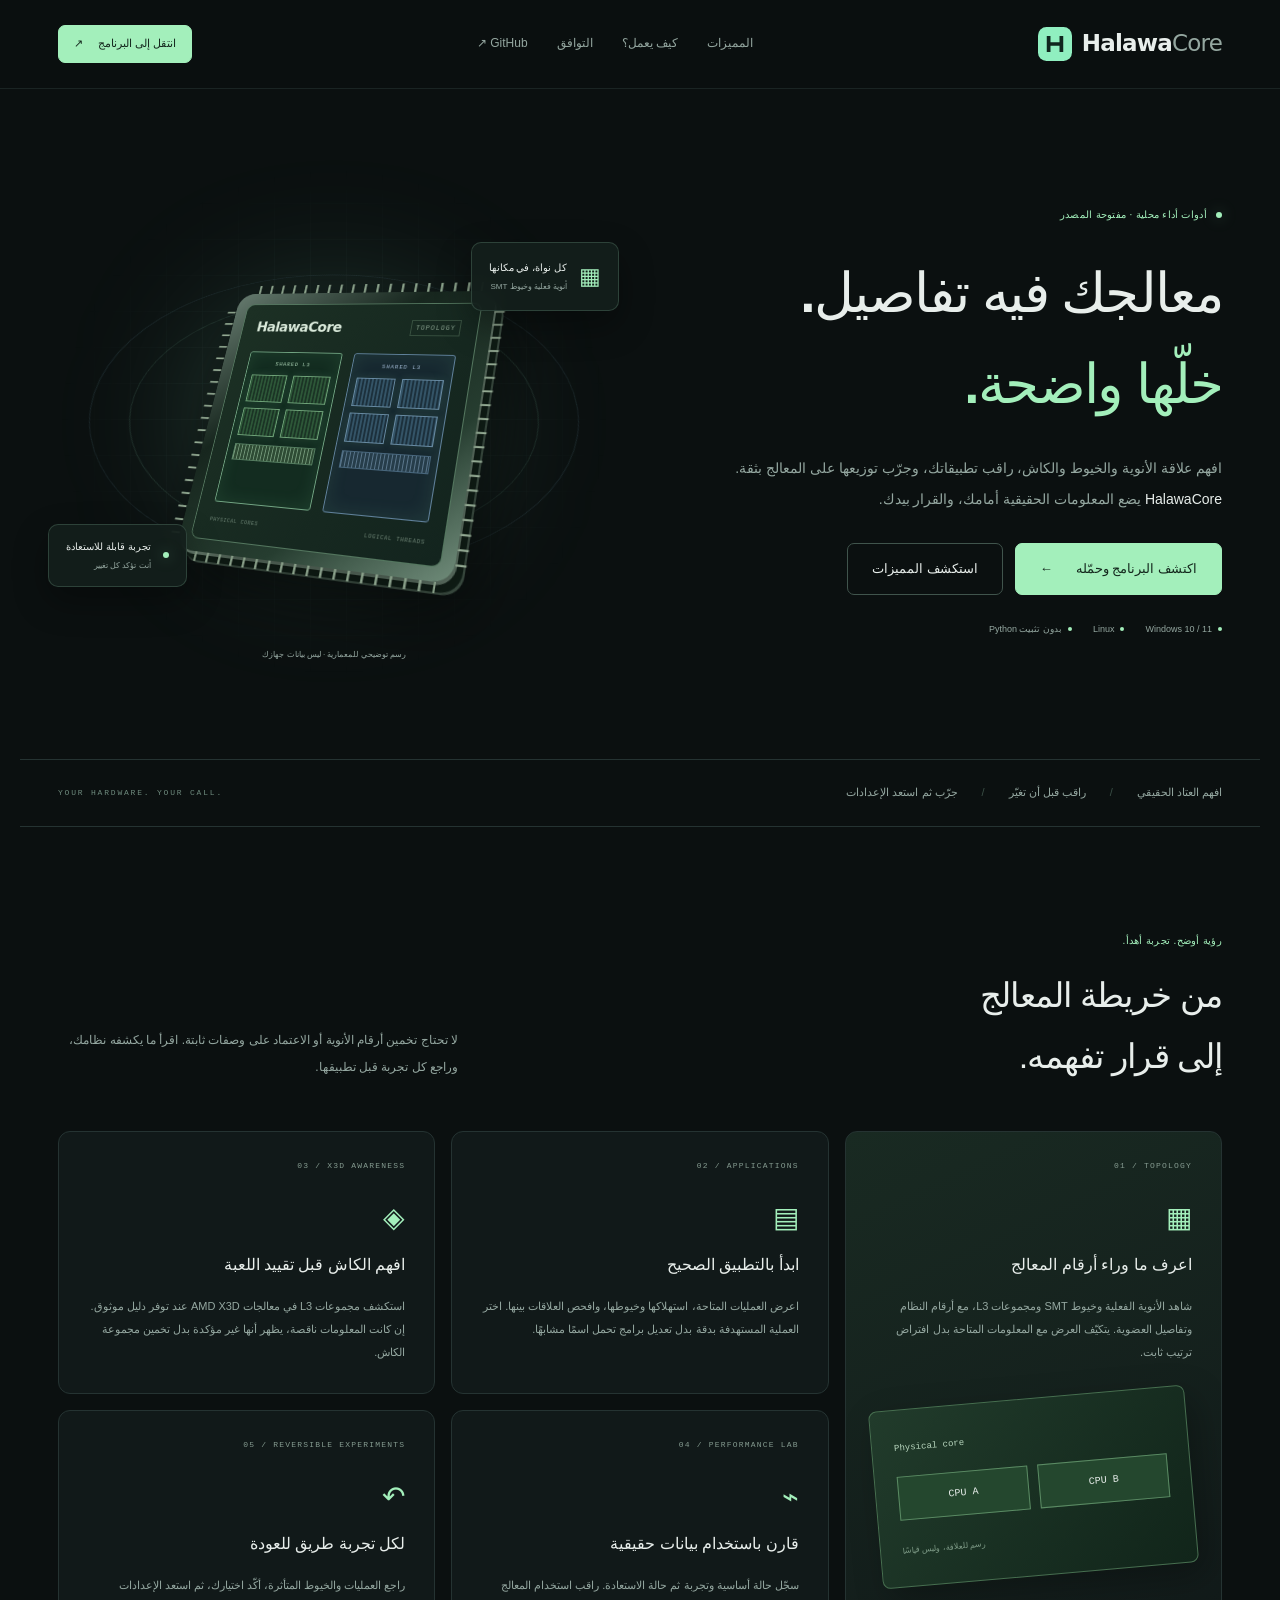
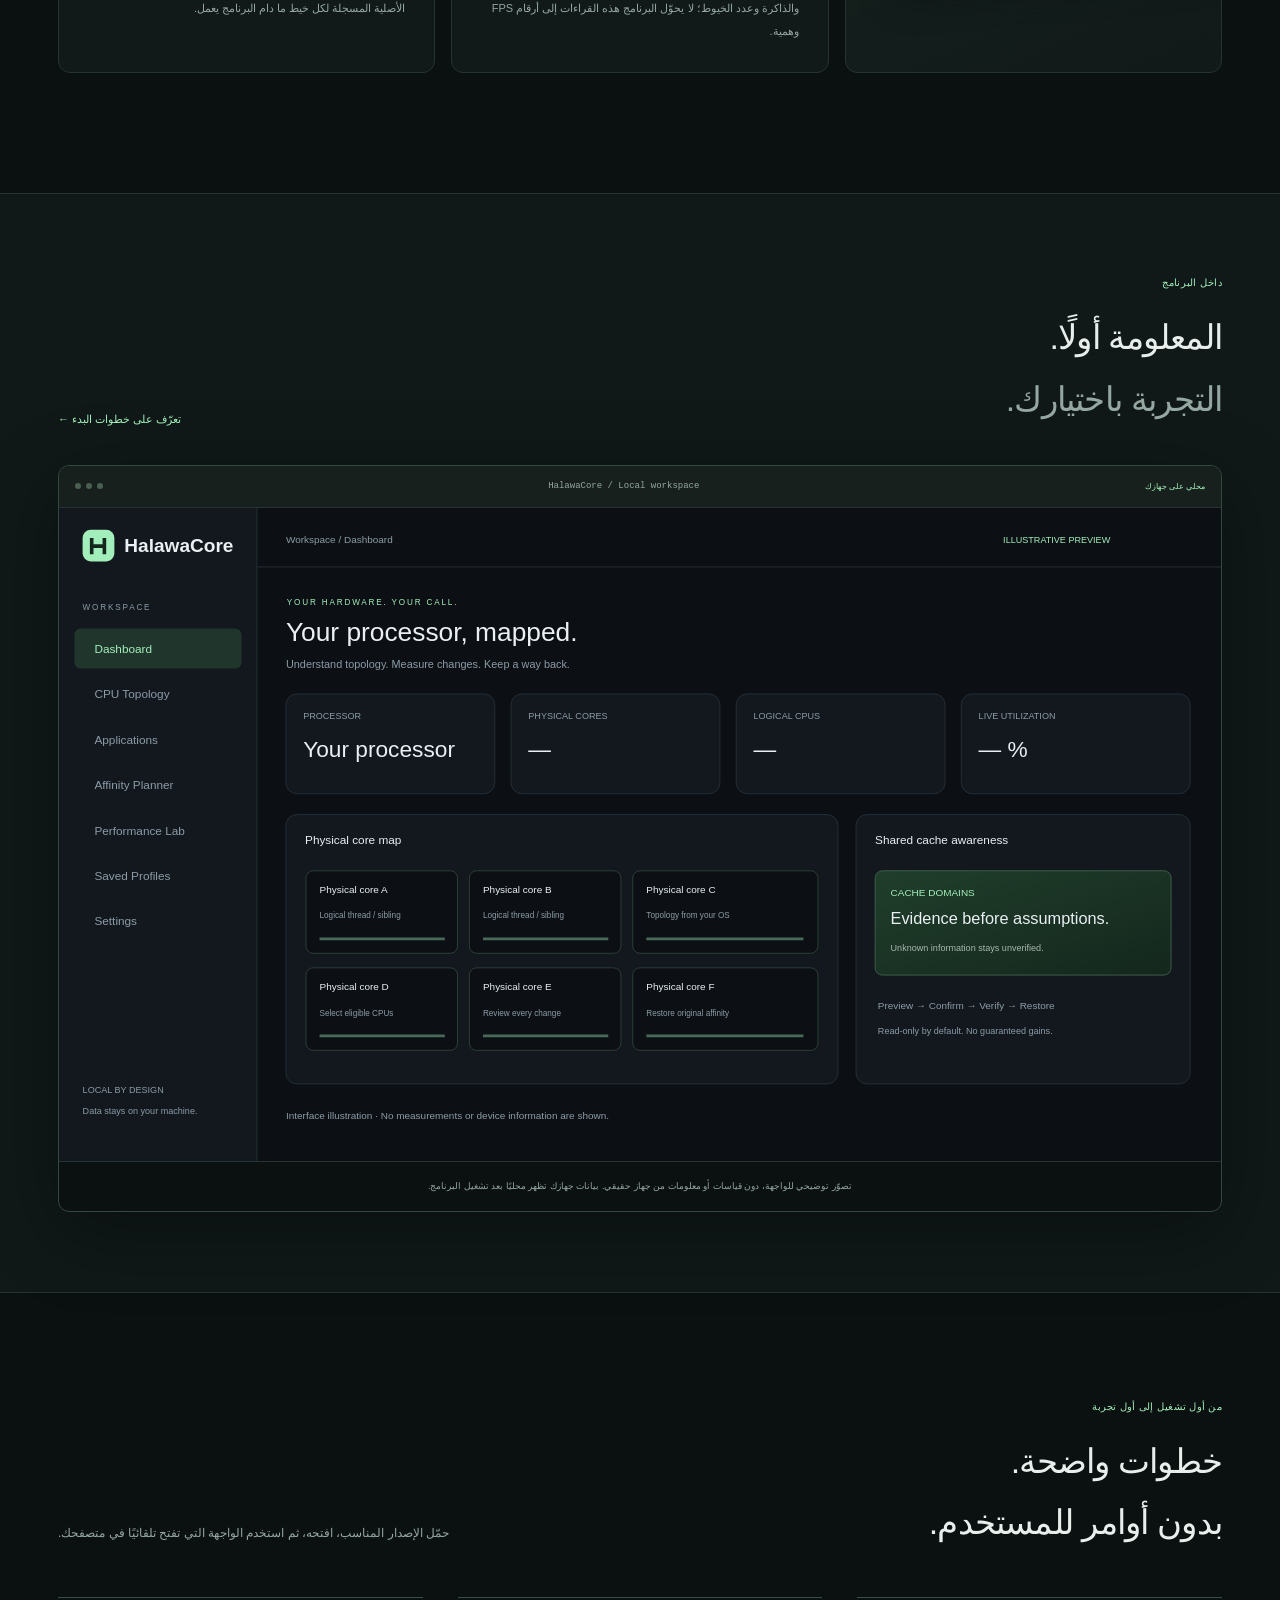
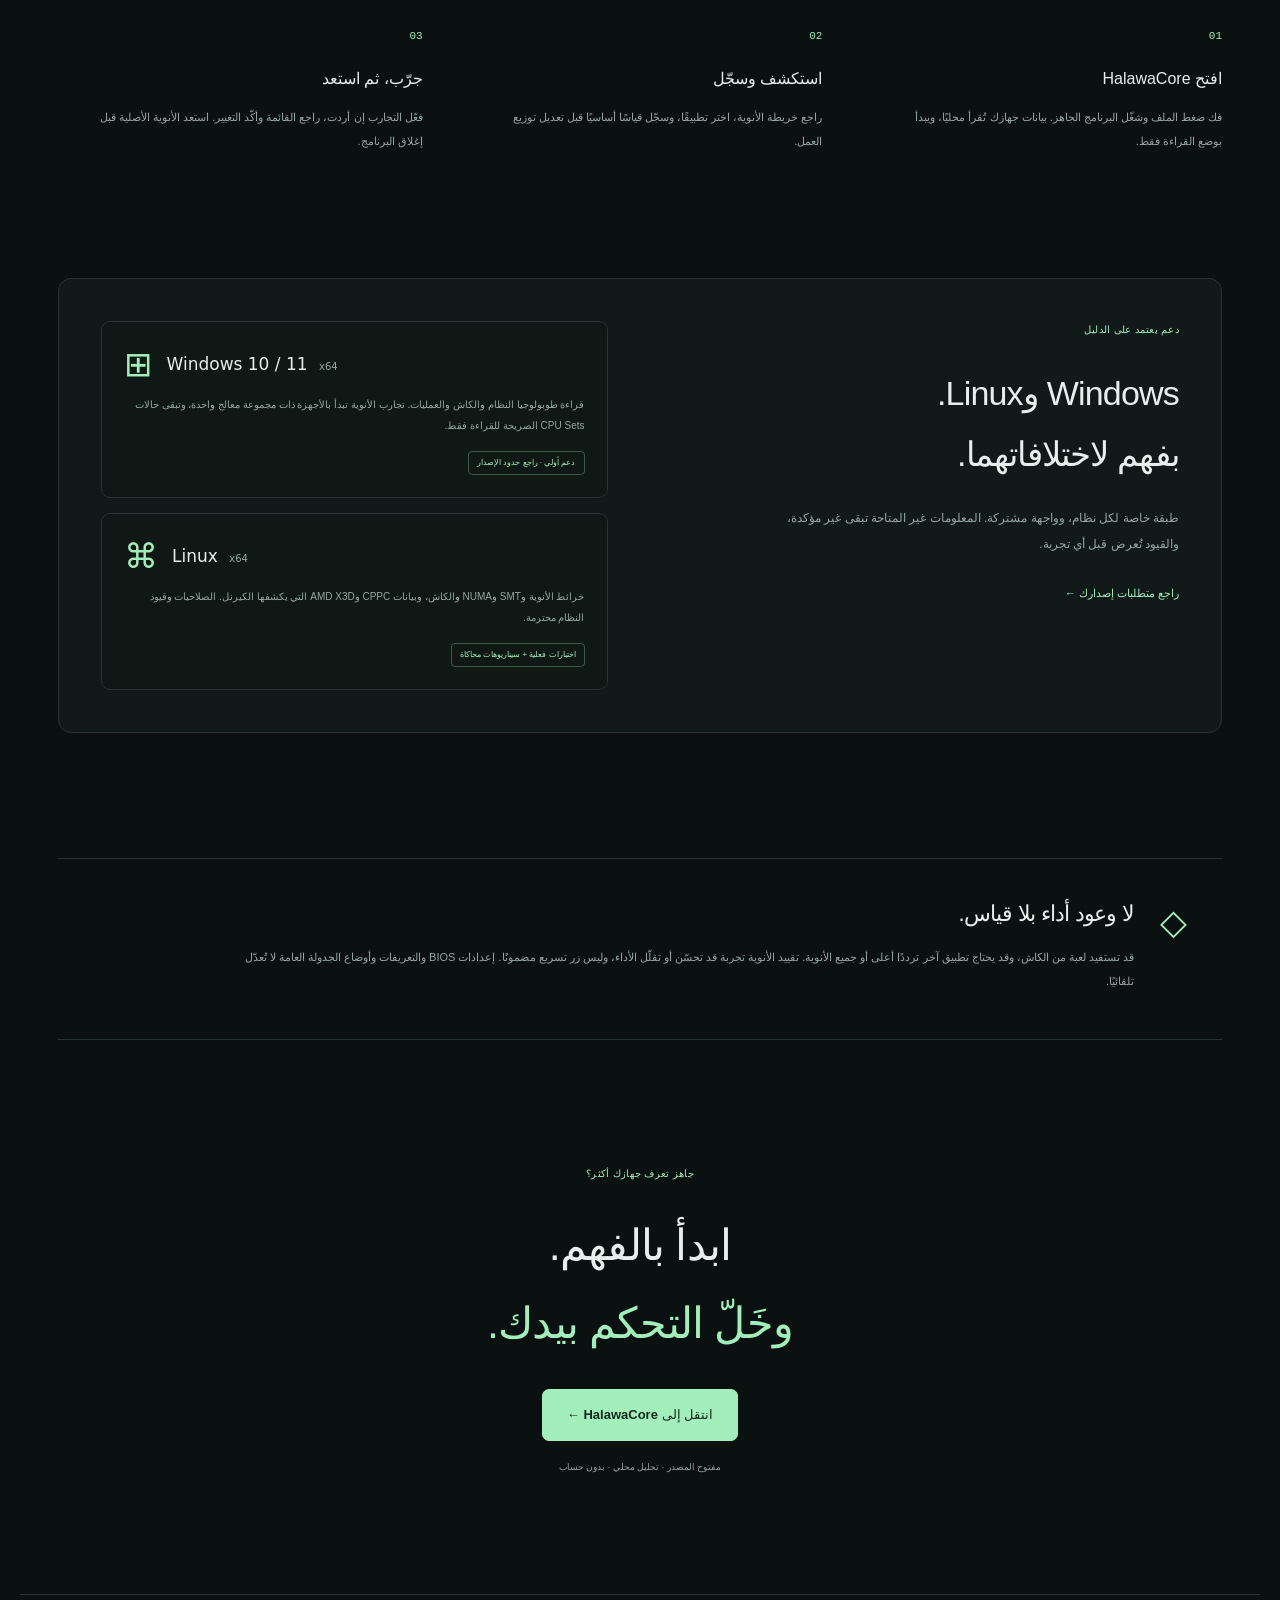
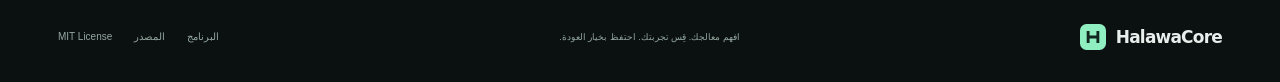
==== site/index.html @ 035a8297 "Build HalawaCore desktop app, Arabic website, and verified release workflows" ====
<!doctype html>
<html lang="ar" dir="rtl">
<head>
  <meta charset="utf-8"><meta name="viewport" content="width=device-width,initial-scale=1">
  <meta name="description" content="HalawaCore يساعدك على فهم أنوية معالجك، اكتشاف الكاش المشترك، وتجربة توزيع التطبيقات بأمان على Windows وLinux.">
  <meta name="theme-color" content="#0b1010"><title>HalawaCore — اعرف معالجك، وتحكّم بتجربتك</title>
  <link rel="icon" href="assets/icon.svg" type="image/svg+xml"><link rel="stylesheet" href="assets/site.css">
  <script type="module" src="assets/site.js"></script>
</head>
<body>
<a class="skip" href="#main">تجاوز إلى المحتوى</a>
<header class="nav-wrap"><nav class="nav container" aria-label="التنقل الرئيسي"><a class="logo" href="./" dir="ltr"><img src="assets/icon.svg" width="34" height="34" alt=""><span>Halawa<span class="logo-core">Core</span></span></a><div class="nav-links"><a href="#features">المميزات</a><a href="#workflow">كيف يعمل؟</a><a href="#compatibility">التوافق</a><a href="https://github.com/MOOODEGRX-nah/HalawaCore" target="_blank" rel="noopener">GitHub ↗</a></div><a class="button small" href="app.html">انتقل إلى البرنامج <span>↗</span></a></nav></header>
<main id="main">
  <section class="hero container">
    <div class="hero-copy"><div class="eyebrow"><span class="signal"></span> أدوات أداء محلية · مفتوحة المصدر</div><h1>معالجك فيه تفاصيل.<br><span>خلّها واضحة.</span></h1><p class="hero-description">افهم علاقة الأنوية والخيوط والكاش، راقب تطبيقاتك، وجرّب توزيعها على المعالج بثقة. <b dir="ltr">HalawaCore</b> يضع المعلومات الحقيقية أمامك، والقرار بيدك.</p><div class="hero-actions"><a class="button" href="app.html">اكتشف البرنامج وحمّله <span>←</span></a><a class="button outline" href="#features">استكشف المميزات</a></div><div class="hero-meta"><span><i></i> Windows 10 / 11</span><span><i></i> Linux</span><span><i></i> بدون تثبيت Python</span></div></div>
    <div class="hardware-scene" aria-label="رسم توضيحي لمجموعات أنوية المعالج، وليس فحصًا لجهاز الزائر"><div class="scene-grid"></div><div class="orbit orbit-one"></div><div class="orbit orbit-two"></div><div class="chip"><div class="chip-pins pins-top"></div><div class="chip-pins pins-bottom"></div><div class="chip-pins pins-right"></div><div class="chip-pins pins-left"></div><div class="chip-inner"><div class="chip-top"><span dir="ltr">HalawaCore</span><span class="chip-tag">TOPOLOGY</span></div><div class="chip-domains"><div class="chip-domain mint"><span>SHARED L3</span><div class="mini-cores"><i></i><i></i><i></i><i></i></div><div class="cache-stripe"></div></div><div class="chip-domain blue"><span>SHARED L3</span><div class="mini-cores"><i></i><i></i><i></i><i></i></div><div class="cache-stripe"></div></div></div><div class="chip-bottom"><span>PHYSICAL CORES</span><span>LOGICAL THREADS</span></div></div></div><div class="floating-label label-one"><span class="label-icon">▦</span><div>كل نواة، في مكانها<small>أنوية فعلية وخيوط SMT</small></div></div><div class="floating-label label-two"><span class="signal"></span><div>تجربة قابلة للاستعادة<small>أنت تؤكد كل تغيير</small></div></div><p class="scene-caption">رسم توضيحي للمعمارية · ليس بيانات جهازك</p></div>
  </section>
  <div class="principles container"><span>افهم العتاد الحقيقي</span><span class="divider">/</span><span>راقب قبل أن تغيّر</span><span class="divider">/</span><span>جرّب ثم استعد الإعدادات</span><span class="principle-end" dir="ltr">YOUR HARDWARE. YOUR CALL.</span></div>
  <section class="section container" id="features"><div class="section-heading"><div><div class="eyebrow">رؤية أوضح. تجربة أهدأ.</div><h2>من خريطة المعالج<br>إلى قرار تفهمه.</h2></div><p>لا تحتاج تخمين أرقام الأنوية أو الاعتماد على وصفات ثابتة. اقرأ ما يكشفه نظامك، وراجع كل تجربة قبل تطبيقها.</p></div><div class="feature-grid"><article class="feature featured"><div class="feature-number">01 / TOPOLOGY</div><div class="feature-icon">▦</div><h3>اعرف ما وراء أرقام المعالج</h3><p>شاهد الأنوية الفعلية وخيوط SMT ومجموعات L3، مع أرقام النظام وتفاصيل العضوية. يتكيّف العرض مع المعلومات المتاحة بدل افتراض ترتيب ثابت.</p><div class="illustration"><span>Physical core</span><div><b>CPU A</b><b>CPU B</b></div><small>رسم للعلاقة، وليس قياسًا</small></div></article><article class="feature"><div class="feature-number">02 / APPLICATIONS</div><div class="feature-icon">▤</div><h3>ابدأ بالتطبيق الصحيح</h3><p>اعرض العمليات المتاحة، استهلاكها وخيوطها، وافحص العلاقات بينها. اختر العملية المستهدفة بدقة بدل تعديل برامج تحمل اسمًا مشابهًا.</p></article><article class="feature"><div class="feature-number">03 / X3D AWARENESS</div><div class="feature-icon">◈</div><h3>افهم الكاش قبل تقييد اللعبة</h3><p>استكشف مجموعات L3 في معالجات AMD X3D عند توفر دليل موثوق. إن كانت المعلومات ناقصة، يظهر أنها غير مؤكدة بدل تخمين مجموعة الكاش.</p></article><article class="feature"><div class="feature-number">04 / PERFORMANCE LAB</div><div class="feature-icon">⌁</div><h3>قارن باستخدام بيانات حقيقية</h3><p>سجّل حالة أساسية وتجربة ثم حالة الاستعادة. راقب استخدام المعالج والذاكرة وعدد الخيوط؛ لا يحوّل البرنامج هذه القراءات إلى أرقام FPS وهمية.</p></article><article class="feature"><div class="feature-number">05 / REVERSIBLE EXPERIMENTS</div><div class="feature-icon">↶</div><h3>لكل تجربة طريق للعودة</h3><p>راجع العمليات والخيوط المتأثرة، أكّد اختيارك، ثم استعد الإعدادات الأصلية المسجلة لكل خيط ما دام البرنامج يعمل.</p></article></div></section>
  <section class="section showcase-section"><div class="container"><div class="showcase-heading"><div><div class="eyebrow">داخل البرنامج</div><h2>المعلومة أولًا.<br><span class="muted">التجربة باختيارك.</span></h2></div><a class="text-link" href="app.html">تعرّف على خطوات البدء ←</a></div><figure class="app-showcase"><div class="window-chrome"><div><i></i><i></i><i></i></div><span dir="ltr">HalawaCore / Local workspace</span><span class="window-status">محلي على جهازك</span></div><img src="assets/workspace.svg" width="1265" height="712" loading="lazy" alt="رسم توضيحي لواجهة HalawaCore، دون بيانات جهاز حقيقي"><figcaption>تصوّر توضيحي للواجهة، دون قياسات أو معلومات من جهاز حقيقي. بيانات جهازك تظهر محليًا بعد تشغيل البرنامج.</figcaption></figure></div></section>
  <section class="section container" id="workflow"><div class="section-heading"><div><div class="eyebrow">من أول تشغيل إلى أول تجربة</div><h2>خطوات واضحة.<br>بدون أوامر للمستخدم.</h2></div><p>حمّل الإصدار المناسب، افتحه، ثم استخدم الواجهة التي تفتح تلقائيًا في متصفحك.</p></div><div class="steps"><article><span>01</span><h3>افتح HalawaCore</h3><p>فك ضغط الملف وشغّل البرنامج الجاهز. بيانات جهازك تُقرأ محليًا، ويبدأ بوضع القراءة فقط.</p></article><article><span>02</span><h3>استكشف وسجّل</h3><p>راجع خريطة الأنوية، اختر تطبيقًا، وسجّل قياسًا أساسيًا قبل تعديل توزيع العمل.</p></article><article><span>03</span><h3>جرّب، ثم استعد</h3><p>فعّل التجارب إن أردت، راجع القائمة وأكّد التغيير. استعد الأنوية الأصلية قبل إغلاق البرنامج.</p></article></div></section>
  <section class="section container" id="compatibility"><div class="compatibility"><div class="compat-copy"><div class="eyebrow">دعم يعتمد على الدليل</div><h2>Windows وLinux.<br>بفهم لاختلافاتهما.</h2><p>طبقة خاصة لكل نظام، وواجهة مشتركة. المعلومات غير المتاحة تبقى غير مؤكدة، والقيود تُعرض قبل أي تجربة.</p><a class="text-link" href="app.html#compatibility">راجع متطلبات إصدارك ←</a></div><div class="os-cards"><article><div class="os-heading"><span class="os-icon">⊞</span><h3>Windows 10 / 11 <small>x64</small></h3></div><p>قراءة طوبولوجيا النظام والكاش والعمليات. تجارب الأنوية تبدأ بالأجهزة ذات مجموعة معالج واحدة، وتبقى حالات CPU Sets الصريحة للقراءة فقط.</p><span class="status-badge">دعم أولي · راجع حدود الإصدار</span></article><article><div class="os-heading"><span class="os-icon">⌘</span><h3>Linux <small>x64</small></h3></div><p>خرائط الأنوية وSMT وNUMA والكاش، وبيانات CPPC وAMD X3D التي يكشفها الكيرنل. الصلاحيات وقيود النظام محترمة.</p><span class="status-badge">اختبارات فعلية + سيناريوهات محاكاة</span></article></div></div></section>
  <section class="section container"><div class="trust-strip"><div class="trust-icon">◇</div><div><h2>لا وعود أداء بلا قياس.</h2><p>قد تستفيد لعبة من الكاش، وقد يحتاج تطبيق آخر ترددًا أعلى أو جميع الأنوية. تقييد الأنوية تجربة قد تحسّن أو تقلّل الأداء، وليس زر تسريع مضمونًا. إعدادات BIOS والتعريفات وأوضاع الجدولة العامة لا تُعدّل تلقائيًا.</p></div></div></section>
  <section class="container final-cta"><div class="eyebrow">جاهز تعرف جهازك أكثر؟</div><h2>ابدأ بالفهم.<br><span>وخَلّ التحكم بيدك.</span></h2><a class="button" href="app.html">انتقل إلى HalawaCore ←</a><p>مفتوح المصدر · تحليل محلي · بدون حساب</p></section>
</main>
<footer class="footer container"><a class="logo" href="./" dir="ltr"><img src="assets/icon.svg" width="26" height="26" alt=""><span>HalawaCore</span></a><p>افهم معالجك. قِس تجربتك. احتفظ بخيار العودة.</p><div><a href="app.html">البرنامج</a><a href="https://github.com/MOOODEGRX-nah/HalawaCore">المصدر</a><a href="https://github.com/MOOODEGRX-nah/HalawaCore/blob/main/LICENSE">MIT License</a></div></footer>
</body></html>
---- site/assets/site.css ----
:root{--bg:#0b1010;--surface:#111919;--elevated:#182222;--line:#253332;--text:#e8eeeb;--muted:#94a7a0;--mint:#a3efbb;--ink:#14271d;--blue:#8db1e9;color-scheme:dark;font-family:Tahoma,"Segoe UI",Arial,sans-serif;line-height:1.8;color:var(--text);background:var(--bg);font-synthesis:none}*{box-sizing:border-box}html{scroll-behavior:smooth;scroll-padding-top:100px}body{margin:0}a{color:inherit;text-decoration:none}button{font:inherit}a,button{-webkit-tap-highlight-color:transparent}a:focus-visible,button:focus-visible,summary:focus-visible{outline:2px solid var(--mint);outline-offset:5px}.skip{position:absolute;top:10px;right:-1000px;z-index:100;background:var(--mint);color:var(--ink);padding:10px}.skip:focus{right:15px}.container{max-width:1240px;padding:0 38px;margin:0 auto}.nav-wrap{position:sticky;top:0;background:#0b1010ed;backdrop-filter:blur(18px);border-bottom:1px solid #2533329c;z-index:50}.nav{height:88px;display:flex;align-items:center;justify-content:space-between;gap:28px}.logo{display:inline-flex;align-items:center;gap:10px;font-family:ui-sans-serif,system-ui,sans-serif;font-size:23px;font-weight:650;letter-spacing:-.8px;white-space:nowrap}.logo-core{font-weight:400;color:var(--muted)}.nav-links{display:flex;align-items:center;gap:29px;font-size:12px;color:var(--muted)}.nav-links a:hover,.text-link:hover,.footer a:hover{color:var(--mint)}.button{display:inline-flex;align-items:center;justify-content:center;gap:23px;background:var(--mint);border:1px solid var(--mint);padding:13px 24px;border-radius:7px;font-size:13px;font-weight:600;color:var(--ink);transition:transform .16s,background .16s}.button:hover{transform:translateY(-2px);background:#c1f6d1}.button.outline{background:transparent;border-color:#40544c;color:var(--text)}.button.outline:hover{background:var(--elevated)}.button.small{padding:8px 15px;font-size:11px;gap:15px}.hero{display:grid;grid-template-columns:1.05fr 1fr;gap:32px;align-items:center;min-height:670px;padding-top:70px;padding-bottom:75px}.eyebrow{display:flex;align-items:center;gap:9px;color:var(--mint);font-size:10px;font-weight:500;letter-spacing:.3px;margin-bottom:24px}.signal{width:6px;height:6px;border-radius:50%;background:var(--mint);display:inline-block;box-shadow:0 0 15px #a3efbb65;flex-shrink:0}.hero h1,.download-intro h1{font-size:clamp(36px,4.3vw,62px);line-height:1.65;letter-spacing:-1.9px;font-weight:650;margin:0 0 23px}.hero h1 span,.download-intro h1 span,.final-cta h2 span{color:var(--mint)}.hero-description{max-width:510px;color:var(--muted);font-size:14px;line-height:2.2;margin:0 0 29px}.hero-description b{font-weight:500;color:var(--text)}.hero-actions{display:flex;gap:12px;align-items:center;flex-wrap:wrap}.hero-meta{display:flex;gap:21px;font-size:9px;color:var(--muted);margin-top:26px;flex-wrap:wrap}.hero-meta span{display:flex;align-items:center;gap:6px}.hero-meta i{width:4px;height:4px;background:var(--mint);border-radius:50%}.hardware-scene{position:relative;height:510px;isolation:isolate;direction:ltr;display:grid;place-items:center}.scene-grid{position:absolute;inset:0;background:linear-gradient(#25333260 1px,transparent 1px),linear-gradient(90deg,#25333260 1px,transparent 1px);background-size:36px 36px;mask-image:radial-gradient(ellipse at center,black,transparent 70%);z-index:-2}.hardware-scene:before{content:"";position:absolute;inset:25%;background:#91ffc82b;border-radius:50%;filter:blur(70px);z-index:-1}.orbit{position:absolute;border:1px solid #36524770;border-radius:50%;width:410px;height:410px;transform:rotateX(53deg) rotateZ(-21deg)}.orbit-two{width:490px;height:490px;transform:rotateX(53deg) rotateZ(28deg);border-color:#2c404870}.chip{width:292px;height:292px;position:relative;border-radius:19px;background:linear-gradient(140deg,#657a6e,#17261e 35%,#263d30 70%,#6f8b79);padding:13px;box-shadow:18px 28px 60px #0008,2px 3px #7f9a87,8px 9px #15271d,10px 11px #4c6254;transform:perspective(900px) rotateX(23deg) rotateY(-22deg) rotateZ(12deg);transition:transform .5s}.hardware-scene:hover .chip{transform:perspective(900px) rotateX(15deg) rotateY(-12deg) rotateZ(7deg)}.chip-inner{height:100%;background:linear-gradient(120deg,#1c3024,#13241e);border:1px solid #54775f;border-radius:9px;padding:17px;display:flex;flex-direction:column}.chip-top{display:flex;align-items:center;justify-content:space-between;font:600 16px system-ui,sans-serif;letter-spacing:-.6px;color:#d9e9da}.chip-tag{font:7px ui-monospace,monospace;letter-spacing:1px;color:#87a08d;border:1px solid #385140;padding:4px}.chip-domains{display:grid;grid-template-columns:1fr 1fr;gap:13px;margin-top:20px;flex:1}.chip-domain{background:#132c20;border:1px solid #72a583;border-radius:3px;padding:9px 7px;box-shadow:inset 0 0 20px #7ce0a01a}.chip-domain>span{display:block;text-align:center;font:6px ui-monospace,monospace;letter-spacing:1px;color:#b4ddbd;margin:1px 0 9px}.chip-domain.blue{background:#172830;border-color:#61829c}.chip-domain.blue>span{color:#a8c2dc}.mini-cores{display:grid;grid-template-columns:1fr 1fr;gap:7px}.mini-cores i{height:31px;border:1px solid #71a47a;background:repeating-linear-gradient(90deg,#2d5738 0px,#2d5738 2px,#1b3425 2px,#1b3425 4px);box-shadow:0 0 10px #88dfaa20}.blue .mini-cores i{border-color:#698ba3;background:repeating-linear-gradient(90deg,#345467 0px,#345467 2px,#1c303c 2px,#1c303c 4px)}.cache-stripe{height:18px;margin-top:9px;background:repeating-linear-gradient(90deg,#74997a 0px,#74997a 1px,#2e4b34 1px,#2e4b34 4px);border:1px solid #547d60}.blue .cache-stripe{background:repeating-linear-gradient(90deg,#5b778c 0px,#5b778c 1px,#263d4a 1px,#263d4a 4px);border-color:#48677d}.chip-bottom{display:flex;justify-content:space-between;font:5px ui-monospace,monospace;letter-spacing:1px;color:#799181;margin-top:16px}.chip-pins{position:absolute;background:repeating-linear-gradient(90deg,transparent 0px,transparent 8px,#69816b 8px,#9aaf99 10px,transparent 11px,transparent 14px);height:10px;width:90%;left:5%}.pins-top{top:-10px}.pins-bottom{bottom:-10px}.pins-left{transform:rotate(90deg);left:-47%;top:48%}.pins-right{transform:rotate(90deg);left:57%;top:48%}.floating-label{position:absolute;display:flex;align-items:center;gap:12px;direction:rtl;padding:13px 17px;border:1px solid #45645489;background:#14201cdc;backdrop-filter:blur(12px);border-radius:10px;font-size:10px;box-shadow:0 14px 35px #0005}.floating-label small{display:block;font-size:8px;color:var(--muted);margin-top:3px}.label-one{top:75px;right:-9px}.label-two{bottom:89px;left:-10px}.label-icon{font-size:23px;color:var(--mint)}.scene-caption{position:absolute;bottom:6px;color:var(--muted);font-size:8px}.principles{border-top:1px solid var(--line);border-bottom:1px solid var(--line);display:flex;gap:24px;align-items:center;padding-top:23px;padding-bottom:23px;color:var(--muted);font-size:11px}.principles .divider{color:#3b5047}.principle-end{margin-right:auto;font:8px ui-monospace,monospace;letter-spacing:1.8px;color:#6e8a7d}.section{padding-top:105px;padding-bottom:20px;scroll-margin-top:30px}.section-heading{display:flex;justify-content:space-between;align-items:flex-end;gap:50px;margin-bottom:44px}.section-heading .eyebrow,.showcase-heading .eyebrow{margin-bottom:15px}h2{font-size:34px;line-height:1.8;font-weight:500;letter-spacing:-.8px;margin:0}.section-heading>p{max-width:400px;color:var(--muted);font-size:12px;line-height:2.2;margin:0 0 7px}.feature-grid{display:grid;grid-template-columns:repeat(3,1fr);gap:16px}.feature{border:1px solid var(--line);background:var(--surface);padding:29px;border-radius:12px;position:relative;overflow:hidden}.feature.featured{grid-row:span 2;background:linear-gradient(155deg,#192a22,var(--surface))}.feature-number{font:8px ui-monospace,monospace;letter-spacing:1.2px;color:#859b90;direction:ltr;text-align:right}.feature-icon{margin:27px 0 12px;font-size:28px;line-height:1.5;color:var(--mint)}.feature h3{font-size:16px;font-weight:500;margin:0 0 15px}.feature p{color:var(--muted);font-size:11px;line-height:2.1;margin:0}.illustration{direction:ltr;position:relative;background:linear-gradient(130deg,#213b2b,#11251a);padding:22px;margin:34px 0 3px;border:1px solid #466f4f;border-radius:8px;transform:rotate(-5deg);box-shadow:8px 13px 35px #0004;font-family:ui-monospace,monospace}.illustration>span{font-size:9px;color:#b7d5bd}.illustration>div{display:flex;gap:10px;margin:15px 0}.illustration b{font-size:10px;padding:12px;background:#24472e;border:1px solid #5b8b64;flex:1;text-align:center;font-weight:400}.illustration small{color:#7d9a86;font:8px Tahoma,sans-serif}.showcase-section{margin-top:100px;padding:80px 0;background:#101818;border-top:1px solid var(--line);border-bottom:1px solid var(--line)}.showcase-heading{display:flex;justify-content:space-between;align-items:flex-end;margin-bottom:35px;gap:25px}.muted{color:var(--muted)}.text-link{font-size:11px;color:var(--mint);white-space:nowrap}.app-showcase{margin:0;border:1px solid #33483f;border-radius:11px;overflow:hidden;box-shadow:0 20px 80px #0005;background:var(--bg)}.window-chrome{height:42px;display:flex;align-items:center;justify-content:space-between;padding:0 16px;font:9px ui-monospace,monospace;direction:ltr;color:var(--muted);border-bottom:1px solid var(--line);background:#17201c}.window-chrome>div{display:flex;gap:5px}.window-chrome i{height:6px;width:6px;border-radius:50%;background:#496053}.window-status{font-family:Tahoma,sans-serif;color:var(--mint);font-size:8px}.app-showcase img{display:block;width:100%;height:auto}.app-showcase figcaption{padding:16px 20px;font-size:9px;color:var(--muted);border-top:1px solid var(--line);text-align:center}.steps{display:grid;grid-template-columns:repeat(3,1fr);gap:35px}.steps article{border-top:1px solid #395044;padding-top:22px}.steps article>span{font:11px ui-monospace,monospace;color:var(--mint)}.steps h3{font-size:16px;font-weight:500;margin:16px 0 13px}.steps p{font-size:11px;color:var(--muted);line-height:2.1;margin:0;max-width:325px}.compatibility{padding:42px;border:1px solid var(--line);background:var(--surface);border-radius:13px;display:grid;grid-template-columns:1fr 1fr;gap:65px}.compat-copy>p{font-size:12px;color:var(--muted);line-height:2.2;max-width:410px;margin:20px 0}.os-cards{display:grid;gap:15px}.os-cards article{border:1px solid var(--line);padding:22px;background:#0f1814;border-radius:9px}.os-heading{display:flex;align-items:center;gap:14px;direction:ltr}.os-icon{font:34px ui-sans-serif,system-ui,sans-serif;color:var(--mint)}.os-heading h3{font:500 17px ui-sans-serif,system-ui,sans-serif;margin:0}.os-heading h3 small{font-size:10px;color:var(--muted);margin-left:6px}.os-cards p{font-size:10px;color:var(--muted);line-height:2.1}.status-badge{border:1px solid #3d5847;padding:4px 8px;font-size:8px;color:var(--mint);border-radius:4px;display:inline-block}.trust-strip{padding:35px;border-top:1px solid var(--line);border-bottom:1px solid var(--line);display:flex;gap:26px;align-items:flex-start}.trust-icon{font-size:35px;color:var(--mint);line-height:1.6}.trust-strip h2{font-size:22px}.trust-strip p{color:var(--muted);font-size:11px;max-width:900px;line-height:2.2}.final-cta{text-align:center;padding-top:105px;padding-bottom:110px}.final-cta .eyebrow{justify-content:center}.final-cta h2{font-size:43px;line-height:1.8;margin-bottom:27px}.final-cta>p{font-size:9px;color:var(--muted);margin-top:18px}.footer{padding-top:25px;padding-bottom:28px;border-top:1px solid var(--line);display:flex;justify-content:space-between;align-items:center;gap:25px}.footer .logo{font-size:17px}.footer p{font-size:9px;color:var(--muted)}.footer>div{display:flex;gap:22px;font-size:10px;color:var(--muted)}.download-intro{padding-top:90px;padding-bottom:45px;max-width:900px;text-align:center}.download-intro .eyebrow{justify-content:center;font:9px ui-monospace,monospace;letter-spacing:1px}.download-intro h1{font-size:49px}.download-intro>p{font-size:13px;color:var(--muted);max-width:640px;margin:0 auto;line-height:2.2}.local-explanation{display:flex;align-items:flex-start;gap:15px;margin:30px auto 0;text-align:right;border:1px solid var(--line);background:var(--surface);border-radius:8px;padding:16px 20px;max-width:670px}.local-explanation>span{color:var(--mint);font-size:22px}.local-explanation p{font-size:10px;line-height:2;color:var(--muted);margin:0}.download-grid{display:grid;grid-template-columns:1fr 1fr;gap:22px;max-width:930px;margin:0 auto}.download-card{border:1px solid var(--line);padding:33px;border-radius:13px;background:var(--surface);display:flex;flex-direction:column}.download-card.recommended{border-color:#78ae87;background:linear-gradient(140deg,#1b3023,var(--surface))}.download-card-head{display:flex;align-items:center;justify-content:space-between;direction:ltr}.download-card h2{font:500 27px ui-sans-serif,system-ui,sans-serif;letter-spacing:-.5px;margin:20px 0 3px;direction:ltr;text-align:right}.download-card .os-version{font-size:10px;color:var(--mint);margin:4px 0 10px}.download-card p{font-size:11px;color:var(--muted);line-height:2.1}.download-card .download-button{margin-top:20px;justify-content:space-between}.download-card .download-detail{font-size:8px;margin:12px 0 0;min-height:20px}.download-card .os-icon{font-size:40px}.release-status{text-align:center;color:var(--muted);font-size:10px;margin-top:22px}.release-links{display:flex;gap:30px;justify-content:center;font-size:10px;color:var(--mint)}.compat-table-wrap{overflow:auto;border:1px solid var(--line);border-radius:10px}.compat-table{border-collapse:collapse;width:100%;font-size:11px;line-height:2;min-width:640px}.compat-table th,.compat-table td{padding:18px 22px;border-bottom:1px solid var(--line);text-align:right;vertical-align:top}.compat-table thead{background:var(--elevated);color:var(--mint)}.compat-table tbody th{font-weight:400;color:var(--text);background:var(--surface)}.compat-table td{color:var(--muted)}.compat-table tr:last-child>*{border-bottom:0}.compat-note{padding:18px 22px;color:var(--muted);font-size:10px;line-height:2.2;background:var(--surface);border:1px solid var(--line);border-radius:8px;margin-top:18px}.compat-note p{margin:5px 0}.faq-section{padding-bottom:100px}.faq-section h2{margin-bottom:35px}.faq-section details{border-bottom:1px solid var(--line);padding:21px 0}.faq-section summary{cursor:pointer;font-size:13px}.faq-section details p{font-size:11px;color:var(--muted);max-width:850px;line-height:2.2;margin:15px 0 0}.recommended-note{color:var(--mint)!important}.offline-note{color:#dcb87b!important}@media(max-width:1050px){.nav-links{gap:19px}.hero{gap:10px;min-height:600px}.hero h1{font-size:43px}.hardware-scene{transform:scale(.86)}.feature{padding:23px}.compatibility{gap:32px}.principle-end{display:none}}@media(max-width:800px){.container{padding-right:24px;padding-left:24px}.nav{height:75px;gap:12px}.nav-links{display:none}.logo{font-size:21px}.hero{grid-template-columns:1fr;padding-top:55px;padding-bottom:20px;gap:8px}.hero-copy{max-width:600px}.hero h1{font-size:49px}.hardware-scene{height:440px;max-width:510px;width:100%;margin:0 auto;transform:scale(.9)}.principles{gap:15px;font-size:9px;justify-content:center}.section{padding-top:70px}.section-heading{display:block;margin-bottom:30px}.section-heading>p{margin-top:18px;max-width:560px}.feature-grid{grid-template-columns:1fr 1fr}.feature.featured{grid-row:auto;grid-column:1/-1}.illustration{max-width:270px;margin:25px auto 0;transform:rotate(-3deg)}.feature.featured>p{max-width:550px}.feature-icon{margin:18px 0 8px}h2{font-size:29px}.showcase-section{margin-top:60px;padding:55px 0}.showcase-heading{align-items:flex-start}.showcase-heading .text-link{margin-top:20px}.steps{gap:22px}.compatibility{grid-template-columns:1fr;padding:28px;gap:25px}.compat-copy>p{max-width:none}.os-cards{grid-template-columns:1fr 1fr}.trust-strip{padding:25px 0}.final-cta{padding-top:75px;padding-bottom:75px}.footer{flex-wrap:wrap}.footer p{order:3;width:100%;margin:0}.download-intro{padding-top:60px}.download-intro h1{font-size:40px}.download-card{padding:25px}.download-grid{gap:14px}.faq-section{padding-bottom:65px}}@media(max-width:520px){.container{padding-right:19px;padding-left:19px}.nav .button{font-size:9px;padding:7px 11px}.nav .logo{font-size:19px;gap:7px}.nav .logo img{width:28px;height:28px}.hero h1{font-size:40px;letter-spacing:-1px}.hero-description{font-size:12px;line-height:2.2}.hero-actions .button{padding:11px 16px;font-size:11px;gap:12px}.hero-meta{gap:14px;font-size:8px}.hardware-scene{transform:scale(.73);height:365px;margin-top:-10px}.scene-grid{inset:-20px}.orbit{width:360px;height:360px}.orbit-two{width:420px;height:420px}.label-one{right:-32px;top:30px}.label-two{left:-35px;bottom:32px}.scene-caption{bottom:-19px}.principles{gap:9px;font-size:8px}.feature-grid{grid-template-columns:1fr}.feature.featured{grid-column:auto}.feature{padding:25px}.feature h3{font-size:17px}.feature p{font-size:12px}.section-heading>p{font-size:11px}.showcase-heading{display:block}.showcase-heading .text-link{display:inline-block;margin-top:17px}.window-chrome{height:32px;padding:0 10px;font-size:7px}.window-status{display:none}.app-showcase figcaption{font-size:8px;padding:11px}.steps{grid-template-columns:1fr;gap:28px}.steps p{max-width:none;font-size:11px}.steps article{padding-top:17px}.steps h3{margin:9px 0}.os-cards{grid-template-columns:1fr}.compatibility{padding:24px}.compat-copy h2{font-size:28px}.trust-strip{gap:15px}.trust-strip h2{font-size:20px}.trust-strip p{font-size:10px}.final-cta h2{font-size:34px}.footer .logo{font-size:16px}.footer>div{gap:15px;font-size:9px}.download-intro h1{font-size:33px;letter-spacing:-.8px}.download-intro>p{font-size:12px}.download-grid{grid-template-columns:1fr}.download-card{padding:28px}.local-explanation{padding:13px 16px}.release-links{gap:20px;font-size:9px}.faq-section summary{font-size:12px}}@media(prefers-reduced-motion:reduce){html{scroll-behavior:auto}*,*::before,*::after{transition:none!important;animation:none!important}}

body{overflow-x:clip}
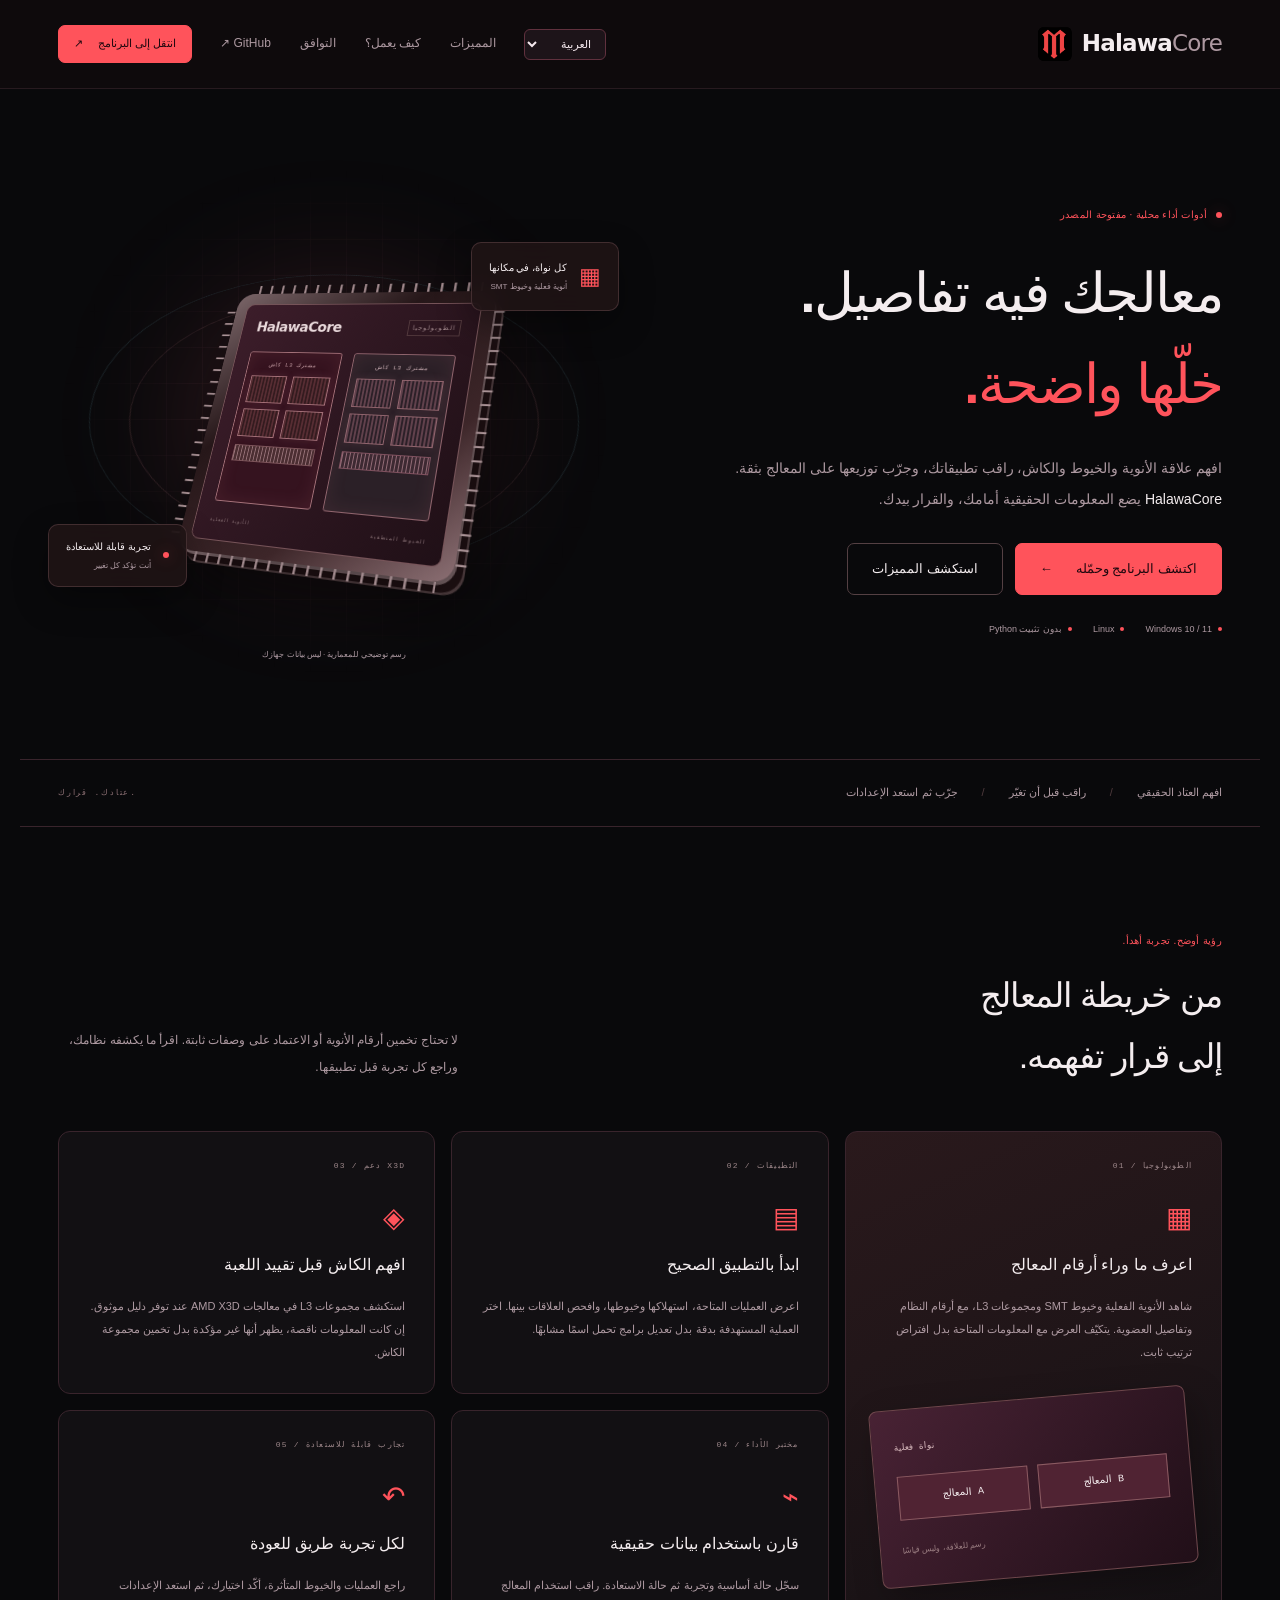
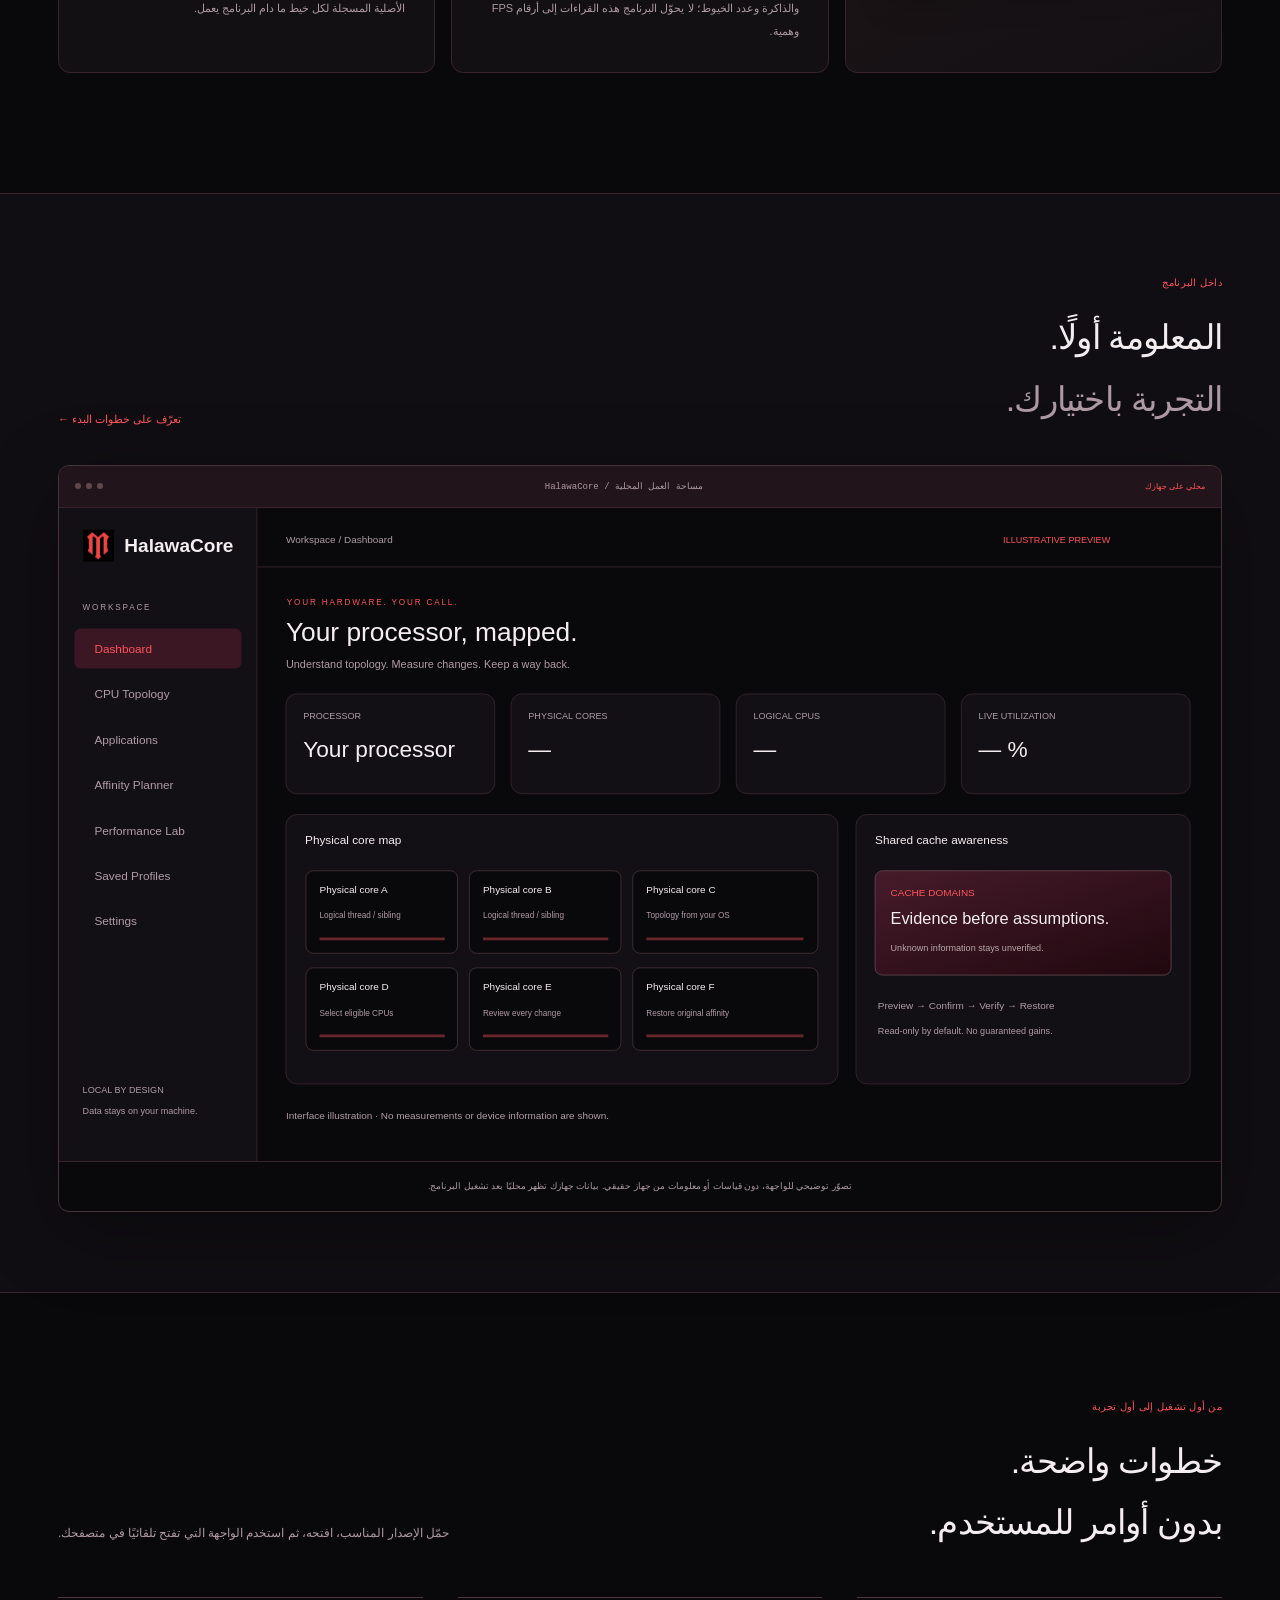
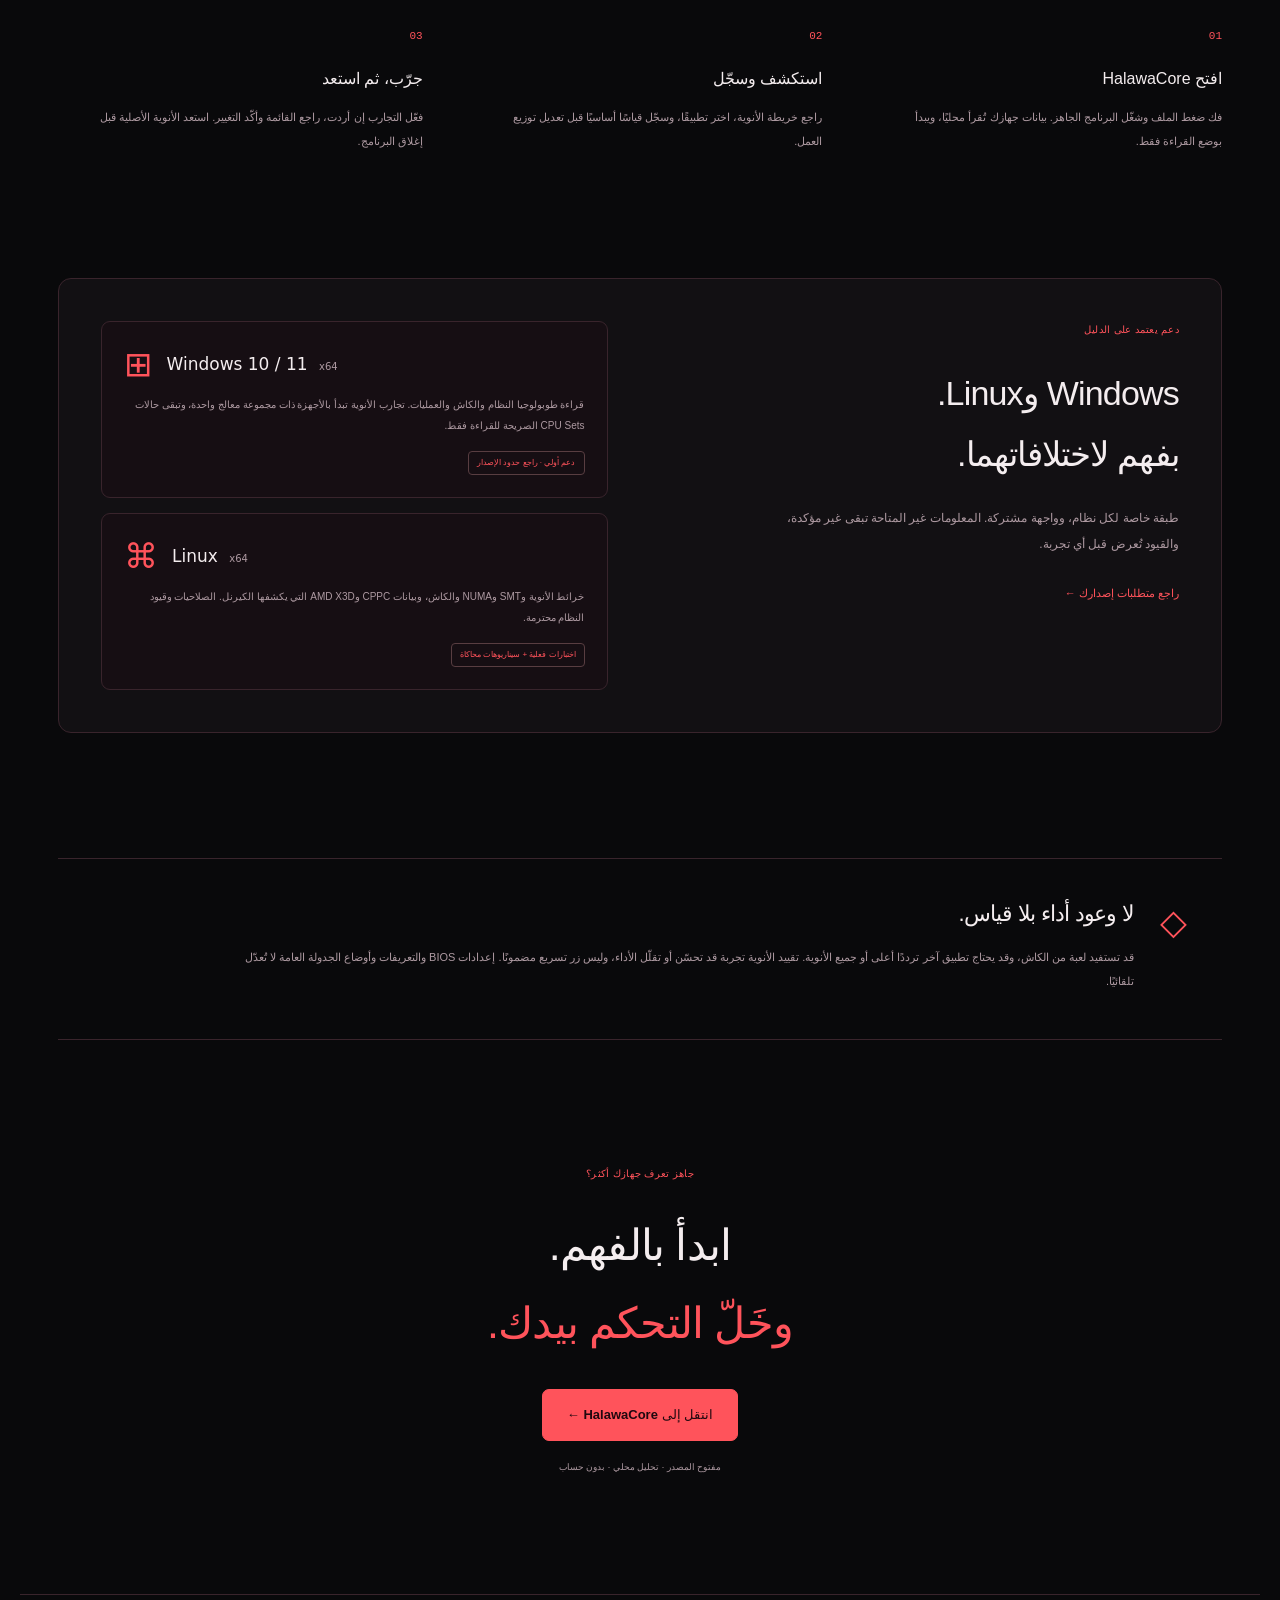
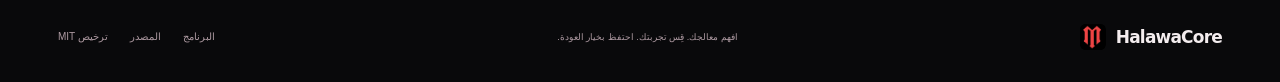
==== commit d24b1f94: "Release HalawaCore 0.3.0: M branding, Arabic/English, help and download onboarding" ====
--- a/site/index.html
+++ b/site/index.html
@@ -3,13 +3,13 @@
 <head>
   <meta charset="utf-8"><meta name="viewport" content="width=device-width,initial-scale=1">
   <meta name="description" content="HalawaCore يساعدك على فهم أنوية معالجك، اكتشاف الكاش المشترك، وتجربة توزيع التطبيقات بأمان على Windows وLinux.">
-  <meta name="theme-color" content="#0b1010"><title>HalawaCore — اعرف معالجك، وتحكّم بتجربتك</title>
-  <link rel="icon" href="assets/icon.svg" type="image/svg+xml"><link rel="stylesheet" href="assets/site.css">
+  <meta name="theme-color" content="#09090b"><title>HalawaCore — اعرف معالجك، وتحكّم بتجربتك</title>
+  <link rel="icon" href="assets/brand-logo.png" type="image/png"><link rel="stylesheet" href="assets/site.css">
   <script type="module" src="assets/site.js"></script>
-</head>
+<link rel="stylesheet" href="assets/brand.css"></head>
 <body>
 <a class="skip" href="#main">تجاوز إلى المحتوى</a>
-<header class="nav-wrap"><nav class="nav container" aria-label="التنقل الرئيسي"><a class="logo" href="./" dir="ltr"><img src="assets/icon.svg" width="34" height="34" alt=""><span>Halawa<span class="logo-core">Core</span></span></a><div class="nav-links"><a href="#features">المميزات</a><a href="#workflow">كيف يعمل؟</a><a href="#compatibility">التوافق</a><a href="https://github.com/MOOODEGRX-nah/HalawaCore" target="_blank" rel="noopener">GitHub ↗</a></div><a class="button small" href="app.html">انتقل إلى البرنامج <span>↗</span></a></nav></header>
+<header class="nav-wrap"><nav class="nav container" aria-label="التنقل الرئيسي"><a class="logo" href="./" dir="ltr"><img src="assets/brand-logo.png" width="34" height="34" alt="شعار M — HalawaCore"><span>Halawa<span class="logo-core">Core</span></span></a><div class="site-language"><select data-site-language data-no-i18n aria-label="لغة الموقع"><option value="ar">العربية</option><option value="en">English</option></select></div><div class="nav-links"><a href="#features">المميزات</a><a href="#workflow">كيف يعمل؟</a><a href="#compatibility">التوافق</a><a href="https://github.com/MOOODEGRX-nah/HalawaCore" target="_blank" rel="noopener">GitHub ↗</a></div><a class="button small" href="app.html">انتقل إلى البرنامج <span>↗</span></a></nav></header>
 <main id="main">
   <section class="hero container">
     <div class="hero-copy"><div class="eyebrow"><span class="signal"></span> أدوات أداء محلية · مفتوحة المصدر</div><h1>معالجك فيه تفاصيل.<br><span>خلّها واضحة.</span></h1><p class="hero-description">افهم علاقة الأنوية والخيوط والكاش، راقب تطبيقاتك، وجرّب توزيعها على المعالج بثقة. <b dir="ltr">HalawaCore</b> يضع المعلومات الحقيقية أمامك، والقرار بيدك.</p><div class="hero-actions"><a class="button" href="app.html">اكتشف البرنامج وحمّله <span>←</span></a><a class="button outline" href="#features">استكشف المميزات</a></div><div class="hero-meta"><span><i></i> Windows 10 / 11</span><span><i></i> Linux</span><span><i></i> بدون تثبيت Python</span></div></div>
@@ -23,5 +23,5 @@
   <section class="section container"><div class="trust-strip"><div class="trust-icon">◇</div><div><h2>لا وعود أداء بلا قياس.</h2><p>قد تستفيد لعبة من الكاش، وقد يحتاج تطبيق آخر ترددًا أعلى أو جميع الأنوية. تقييد الأنوية تجربة قد تحسّن أو تقلّل الأداء، وليس زر تسريع مضمونًا. إعدادات BIOS والتعريفات وأوضاع الجدولة العامة لا تُعدّل تلقائيًا.</p></div></div></section>
   <section class="container final-cta"><div class="eyebrow">جاهز تعرف جهازك أكثر؟</div><h2>ابدأ بالفهم.<br><span>وخَلّ التحكم بيدك.</span></h2><a class="button" href="app.html">انتقل إلى HalawaCore ←</a><p>مفتوح المصدر · تحليل محلي · بدون حساب</p></section>
 </main>
-<footer class="footer container"><a class="logo" href="./" dir="ltr"><img src="assets/icon.svg" width="26" height="26" alt=""><span>HalawaCore</span></a><p>افهم معالجك. قِس تجربتك. احتفظ بخيار العودة.</p><div><a href="app.html">البرنامج</a><a href="https://github.com/MOOODEGRX-nah/HalawaCore">المصدر</a><a href="https://github.com/MOOODEGRX-nah/HalawaCore/blob/main/LICENSE">MIT License</a></div></footer>
+<footer class="footer container"><a class="logo" href="./" dir="ltr"><img src="assets/brand-logo.png" width="26" height="26" alt="شعار M — HalawaCore"><span>HalawaCore</span></a><p>افهم معالجك. قِس تجربتك. احتفظ بخيار العودة.</p><div><a href="app.html">البرنامج</a><a href="https://github.com/MOOODEGRX-nah/HalawaCore">المصدر</a><a href="https://github.com/MOOODEGRX-nah/HalawaCore/blob/main/LICENSE">MIT License</a></div></footer>
 </body></html>
--- a/site/assets/site.css
+++ b/site/assets/site.css
@@ -1,3 +1,3 @@
-:root{--bg:#0b1010;--surface:#111919;--elevated:#182222;--line:#253332;--text:#e8eeeb;--muted:#94a7a0;--mint:#a3efbb;--ink:#14271d;--blue:#8db1e9;color-scheme:dark;font-family:Tahoma,"Segoe UI",Arial,sans-serif;line-height:1.8;color:var(--text);background:var(--bg);font-synthesis:none}*{box-sizing:border-box}html{scroll-behavior:smooth;scroll-padding-top:100px}body{margin:0}a{color:inherit;text-decoration:none}button{font:inherit}a,button{-webkit-tap-highlight-color:transparent}a:focus-visible,button:focus-visible,summary:focus-visible{outline:2px solid var(--mint);outline-offset:5px}.skip{position:absolute;top:10px;right:-1000px;z-index:100;background:var(--mint);color:var(--ink);padding:10px}.skip:focus{right:15px}.container{max-width:1240px;padding:0 38px;margin:0 auto}.nav-wrap{position:sticky;top:0;background:#0b1010ed;backdrop-filter:blur(18px);border-bottom:1px solid #2533329c;z-index:50}.nav{height:88px;display:flex;align-items:center;justify-content:space-between;gap:28px}.logo{display:inline-flex;align-items:center;gap:10px;font-family:ui-sans-serif,system-ui,sans-serif;font-size:23px;font-weight:650;letter-spacing:-.8px;white-space:nowrap}.logo-core{font-weight:400;color:var(--muted)}.nav-links{display:flex;align-items:center;gap:29px;font-size:12px;color:var(--muted)}.nav-links a:hover,.text-link:hover,.footer a:hover{color:var(--mint)}.button{display:inline-flex;align-items:center;justify-content:center;gap:23px;background:var(--mint);border:1px solid var(--mint);padding:13px 24px;border-radius:7px;font-size:13px;font-weight:600;color:var(--ink);transition:transform .16s,background .16s}.button:hover{transform:translateY(-2px);background:#c1f6d1}.button.outline{background:transparent;border-color:#40544c;color:var(--text)}.button.outline:hover{background:var(--elevated)}.button.small{padding:8px 15px;font-size:11px;gap:15px}.hero{display:grid;grid-template-columns:1.05fr 1fr;gap:32px;align-items:center;min-height:670px;padding-top:70px;padding-bottom:75px}.eyebrow{display:flex;align-items:center;gap:9px;color:var(--mint);font-size:10px;font-weight:500;letter-spacing:.3px;margin-bottom:24px}.signal{width:6px;height:6px;border-radius:50%;background:var(--mint);display:inline-block;box-shadow:0 0 15px #a3efbb65;flex-shrink:0}.hero h1,.download-intro h1{font-size:clamp(36px,4.3vw,62px);line-height:1.65;letter-spacing:-1.9px;font-weight:650;margin:0 0 23px}.hero h1 span,.download-intro h1 span,.final-cta h2 span{color:var(--mint)}.hero-description{max-width:510px;color:var(--muted);font-size:14px;line-height:2.2;margin:0 0 29px}.hero-description b{font-weight:500;color:var(--text)}.hero-actions{display:flex;gap:12px;align-items:center;flex-wrap:wrap}.hero-meta{display:flex;gap:21px;font-size:9px;color:var(--muted);margin-top:26px;flex-wrap:wrap}.hero-meta span{display:flex;align-items:center;gap:6px}.hero-meta i{width:4px;height:4px;background:var(--mint);border-radius:50%}.hardware-scene{position:relative;height:510px;isolation:isolate;direction:ltr;display:grid;place-items:center}.scene-grid{position:absolute;inset:0;background:linear-gradient(#25333260 1px,transparent 1px),linear-gradient(90deg,#25333260 1px,transparent 1px);background-size:36px 36px;mask-image:radial-gradient(ellipse at center,black,transparent 70%);z-index:-2}.hardware-scene:before{content:"";position:absolute;inset:25%;background:#91ffc82b;border-radius:50%;filter:blur(70px);z-index:-1}.orbit{position:absolute;border:1px solid #36524770;border-radius:50%;width:410px;height:410px;transform:rotateX(53deg) rotateZ(-21deg)}.orbit-two{width:490px;height:490px;transform:rotateX(53deg) rotateZ(28deg);border-color:#2c404870}.chip{width:292px;height:292px;position:relative;border-radius:19px;background:linear-gradient(140deg,#657a6e,#17261e 35%,#263d30 70%,#6f8b79);padding:13px;box-shadow:18px 28px 60px #0008,2px 3px #7f9a87,8px 9px #15271d,10px 11px #4c6254;transform:perspective(900px) rotateX(23deg) rotateY(-22deg) rotateZ(12deg);transition:transform .5s}.hardware-scene:hover .chip{transform:perspective(900px) rotateX(15deg) rotateY(-12deg) rotateZ(7deg)}.chip-inner{height:100%;background:linear-gradient(120deg,#1c3024,#13241e);border:1px solid #54775f;border-radius:9px;padding:17px;display:flex;flex-direction:column}.chip-top{display:flex;align-items:center;justify-content:space-between;font:600 16px system-ui,sans-serif;letter-spacing:-.6px;color:#d9e9da}.chip-tag{font:7px ui-monospace,monospace;letter-spacing:1px;color:#87a08d;border:1px solid #385140;padding:4px}.chip-domains{display:grid;grid-template-columns:1fr 1fr;gap:13px;margin-top:20px;flex:1}.chip-domain{background:#132c20;border:1px solid #72a583;border-radius:3px;padding:9px 7px;box-shadow:inset 0 0 20px #7ce0a01a}.chip-domain>span{display:block;text-align:center;font:6px ui-monospace,monospace;letter-spacing:1px;color:#b4ddbd;margin:1px 0 9px}.chip-domain.blue{background:#172830;border-color:#61829c}.chip-domain.blue>span{color:#a8c2dc}.mini-cores{display:grid;grid-template-columns:1fr 1fr;gap:7px}.mini-cores i{height:31px;border:1px solid #71a47a;background:repeating-linear-gradient(90deg,#2d5738 0px,#2d5738 2px,#1b3425 2px,#1b3425 4px);box-shadow:0 0 10px #88dfaa20}.blue .mini-cores i{border-color:#698ba3;background:repeating-linear-gradient(90deg,#345467 0px,#345467 2px,#1c303c 2px,#1c303c 4px)}.cache-stripe{height:18px;margin-top:9px;background:repeating-linear-gradient(90deg,#74997a 0px,#74997a 1px,#2e4b34 1px,#2e4b34 4px);border:1px solid #547d60}.blue .cache-stripe{background:repeating-linear-gradient(90deg,#5b778c 0px,#5b778c 1px,#263d4a 1px,#263d4a 4px);border-color:#48677d}.chip-bottom{display:flex;justify-content:space-between;font:5px ui-monospace,monospace;letter-spacing:1px;color:#799181;margin-top:16px}.chip-pins{position:absolute;background:repeating-linear-gradient(90deg,transparent 0px,transparent 8px,#69816b 8px,#9aaf99 10px,transparent 11px,transparent 14px);height:10px;width:90%;left:5%}.pins-top{top:-10px}.pins-bottom{bottom:-10px}.pins-left{transform:rotate(90deg);left:-47%;top:48%}.pins-right{transform:rotate(90deg);left:57%;top:48%}.floating-label{position:absolute;display:flex;align-items:center;gap:12px;direction:rtl;padding:13px 17px;border:1px solid #45645489;background:#14201cdc;backdrop-filter:blur(12px);border-radius:10px;font-size:10px;box-shadow:0 14px 35px #0005}.floating-label small{display:block;font-size:8px;color:var(--muted);margin-top:3px}.label-one{top:75px;right:-9px}.label-two{bottom:89px;left:-10px}.label-icon{font-size:23px;color:var(--mint)}.scene-caption{position:absolute;bottom:6px;color:var(--muted);font-size:8px}.principles{border-top:1px solid var(--line);border-bottom:1px solid var(--line);display:flex;gap:24px;align-items:center;padding-top:23px;padding-bottom:23px;color:var(--muted);font-size:11px}.principles .divider{color:#3b5047}.principle-end{margin-right:auto;font:8px ui-monospace,monospace;letter-spacing:1.8px;color:#6e8a7d}.section{padding-top:105px;padding-bottom:20px;scroll-margin-top:30px}.section-heading{display:flex;justify-content:space-between;align-items:flex-end;gap:50px;margin-bottom:44px}.section-heading .eyebrow,.showcase-heading .eyebrow{margin-bottom:15px}h2{font-size:34px;line-height:1.8;font-weight:500;letter-spacing:-.8px;margin:0}.section-heading>p{max-width:400px;color:var(--muted);font-size:12px;line-height:2.2;margin:0 0 7px}.feature-grid{display:grid;grid-template-columns:repeat(3,1fr);gap:16px}.feature{border:1px solid var(--line);background:var(--surface);padding:29px;border-radius:12px;position:relative;overflow:hidden}.feature.featured{grid-row:span 2;background:linear-gradient(155deg,#192a22,var(--surface))}.feature-number{font:8px ui-monospace,monospace;letter-spacing:1.2px;color:#859b90;direction:ltr;text-align:right}.feature-icon{margin:27px 0 12px;font-size:28px;line-height:1.5;color:var(--mint)}.feature h3{font-size:16px;font-weight:500;margin:0 0 15px}.feature p{color:var(--muted);font-size:11px;line-height:2.1;margin:0}.illustration{direction:ltr;position:relative;background:linear-gradient(130deg,#213b2b,#11251a);padding:22px;margin:34px 0 3px;border:1px solid #466f4f;border-radius:8px;transform:rotate(-5deg);box-shadow:8px 13px 35px #0004;font-family:ui-monospace,monospace}.illustration>span{font-size:9px;color:#b7d5bd}.illustration>div{display:flex;gap:10px;margin:15px 0}.illustration b{font-size:10px;padding:12px;background:#24472e;border:1px solid #5b8b64;flex:1;text-align:center;font-weight:400}.illustration small{color:#7d9a86;font:8px Tahoma,sans-serif}.showcase-section{margin-top:100px;padding:80px 0;background:#101818;border-top:1px solid var(--line);border-bottom:1px solid var(--line)}.showcase-heading{display:flex;justify-content:space-between;align-items:flex-end;margin-bottom:35px;gap:25px}.muted{color:var(--muted)}.text-link{font-size:11px;color:var(--mint);white-space:nowrap}.app-showcase{margin:0;border:1px solid #33483f;border-radius:11px;overflow:hidden;box-shadow:0 20px 80px #0005;background:var(--bg)}.window-chrome{height:42px;display:flex;align-items:center;justify-content:space-between;padding:0 16px;font:9px ui-monospace,monospace;direction:ltr;color:var(--muted);border-bottom:1px solid var(--line);background:#17201c}.window-chrome>div{display:flex;gap:5px}.window-chrome i{height:6px;width:6px;border-radius:50%;background:#496053}.window-status{font-family:Tahoma,sans-serif;color:var(--mint);font-size:8px}.app-showcase img{display:block;width:100%;height:auto}.app-showcase figcaption{padding:16px 20px;font-size:9px;color:var(--muted);border-top:1px solid var(--line);text-align:center}.steps{display:grid;grid-template-columns:repeat(3,1fr);gap:35px}.steps article{border-top:1px solid #395044;padding-top:22px}.steps article>span{font:11px ui-monospace,monospace;color:var(--mint)}.steps h3{font-size:16px;font-weight:500;margin:16px 0 13px}.steps p{font-size:11px;color:var(--muted);line-height:2.1;margin:0;max-width:325px}.compatibility{padding:42px;border:1px solid var(--line);background:var(--surface);border-radius:13px;display:grid;grid-template-columns:1fr 1fr;gap:65px}.compat-copy>p{font-size:12px;color:var(--muted);line-height:2.2;max-width:410px;margin:20px 0}.os-cards{display:grid;gap:15px}.os-cards article{border:1px solid var(--line);padding:22px;background:#0f1814;border-radius:9px}.os-heading{display:flex;align-items:center;gap:14px;direction:ltr}.os-icon{font:34px ui-sans-serif,system-ui,sans-serif;color:var(--mint)}.os-heading h3{font:500 17px ui-sans-serif,system-ui,sans-serif;margin:0}.os-heading h3 small{font-size:10px;color:var(--muted);margin-left:6px}.os-cards p{font-size:10px;color:var(--muted);line-height:2.1}.status-badge{border:1px solid #3d5847;padding:4px 8px;font-size:8px;color:var(--mint);border-radius:4px;display:inline-block}.trust-strip{padding:35px;border-top:1px solid var(--line);border-bottom:1px solid var(--line);display:flex;gap:26px;align-items:flex-start}.trust-icon{font-size:35px;color:var(--mint);line-height:1.6}.trust-strip h2{font-size:22px}.trust-strip p{color:var(--muted);font-size:11px;max-width:900px;line-height:2.2}.final-cta{text-align:center;padding-top:105px;padding-bottom:110px}.final-cta .eyebrow{justify-content:center}.final-cta h2{font-size:43px;line-height:1.8;margin-bottom:27px}.final-cta>p{font-size:9px;color:var(--muted);margin-top:18px}.footer{padding-top:25px;padding-bottom:28px;border-top:1px solid var(--line);display:flex;justify-content:space-between;align-items:center;gap:25px}.footer .logo{font-size:17px}.footer p{font-size:9px;color:var(--muted)}.footer>div{display:flex;gap:22px;font-size:10px;color:var(--muted)}.download-intro{padding-top:90px;padding-bottom:45px;max-width:900px;text-align:center}.download-intro .eyebrow{justify-content:center;font:9px ui-monospace,monospace;letter-spacing:1px}.download-intro h1{font-size:49px}.download-intro>p{font-size:13px;color:var(--muted);max-width:640px;margin:0 auto;line-height:2.2}.local-explanation{display:flex;align-items:flex-start;gap:15px;margin:30px auto 0;text-align:right;border:1px solid var(--line);background:var(--surface);border-radius:8px;padding:16px 20px;max-width:670px}.local-explanation>span{color:var(--mint);font-size:22px}.local-explanation p{font-size:10px;line-height:2;color:var(--muted);margin:0}.download-grid{display:grid;grid-template-columns:1fr 1fr;gap:22px;max-width:930px;margin:0 auto}.download-card{border:1px solid var(--line);padding:33px;border-radius:13px;background:var(--surface);display:flex;flex-direction:column}.download-card.recommended{border-color:#78ae87;background:linear-gradient(140deg,#1b3023,var(--surface))}.download-card-head{display:flex;align-items:center;justify-content:space-between;direction:ltr}.download-card h2{font:500 27px ui-sans-serif,system-ui,sans-serif;letter-spacing:-.5px;margin:20px 0 3px;direction:ltr;text-align:right}.download-card .os-version{font-size:10px;color:var(--mint);margin:4px 0 10px}.download-card p{font-size:11px;color:var(--muted);line-height:2.1}.download-card .download-button{margin-top:20px;justify-content:space-between}.download-card .download-detail{font-size:8px;margin:12px 0 0;min-height:20px}.download-card .os-icon{font-size:40px}.release-status{text-align:center;color:var(--muted);font-size:10px;margin-top:22px}.release-links{display:flex;gap:30px;justify-content:center;font-size:10px;color:var(--mint)}.compat-table-wrap{overflow:auto;border:1px solid var(--line);border-radius:10px}.compat-table{border-collapse:collapse;width:100%;font-size:11px;line-height:2;min-width:640px}.compat-table th,.compat-table td{padding:18px 22px;border-bottom:1px solid var(--line);text-align:right;vertical-align:top}.compat-table thead{background:var(--elevated);color:var(--mint)}.compat-table tbody th{font-weight:400;color:var(--text);background:var(--surface)}.compat-table td{color:var(--muted)}.compat-table tr:last-child>*{border-bottom:0}.compat-note{padding:18px 22px;color:var(--muted);font-size:10px;line-height:2.2;background:var(--surface);border:1px solid var(--line);border-radius:8px;margin-top:18px}.compat-note p{margin:5px 0}.faq-section{padding-bottom:100px}.faq-section h2{margin-bottom:35px}.faq-section details{border-bottom:1px solid var(--line);padding:21px 0}.faq-section summary{cursor:pointer;font-size:13px}.faq-section details p{font-size:11px;color:var(--muted);max-width:850px;line-height:2.2;margin:15px 0 0}.recommended-note{color:var(--mint)!important}.offline-note{color:#dcb87b!important}@media(max-width:1050px){.nav-links{gap:19px}.hero{gap:10px;min-height:600px}.hero h1{font-size:43px}.hardware-scene{transform:scale(.86)}.feature{padding:23px}.compatibility{gap:32px}.principle-end{display:none}}@media(max-width:800px){.container{padding-right:24px;padding-left:24px}.nav{height:75px;gap:12px}.nav-links{display:none}.logo{font-size:21px}.hero{grid-template-columns:1fr;padding-top:55px;padding-bottom:20px;gap:8px}.hero-copy{max-width:600px}.hero h1{font-size:49px}.hardware-scene{height:440px;max-width:510px;width:100%;margin:0 auto;transform:scale(.9)}.principles{gap:15px;font-size:9px;justify-content:center}.section{padding-top:70px}.section-heading{display:block;margin-bottom:30px}.section-heading>p{margin-top:18px;max-width:560px}.feature-grid{grid-template-columns:1fr 1fr}.feature.featured{grid-row:auto;grid-column:1/-1}.illustration{max-width:270px;margin:25px auto 0;transform:rotate(-3deg)}.feature.featured>p{max-width:550px}.feature-icon{margin:18px 0 8px}h2{font-size:29px}.showcase-section{margin-top:60px;padding:55px 0}.showcase-heading{align-items:flex-start}.showcase-heading .text-link{margin-top:20px}.steps{gap:22px}.compatibility{grid-template-columns:1fr;padding:28px;gap:25px}.compat-copy>p{max-width:none}.os-cards{grid-template-columns:1fr 1fr}.trust-strip{padding:25px 0}.final-cta{padding-top:75px;padding-bottom:75px}.footer{flex-wrap:wrap}.footer p{order:3;width:100%;margin:0}.download-intro{padding-top:60px}.download-intro h1{font-size:40px}.download-card{padding:25px}.download-grid{gap:14px}.faq-section{padding-bottom:65px}}@media(max-width:520px){.container{padding-right:19px;padding-left:19px}.nav .button{font-size:9px;padding:7px 11px}.nav .logo{font-size:19px;gap:7px}.nav .logo img{width:28px;height:28px}.hero h1{font-size:40px;letter-spacing:-1px}.hero-description{font-size:12px;line-height:2.2}.hero-actions .button{padding:11px 16px;font-size:11px;gap:12px}.hero-meta{gap:14px;font-size:8px}.hardware-scene{transform:scale(.73);height:365px;margin-top:-10px}.scene-grid{inset:-20px}.orbit{width:360px;height:360px}.orbit-two{width:420px;height:420px}.label-one{right:-32px;top:30px}.label-two{left:-35px;bottom:32px}.scene-caption{bottom:-19px}.principles{gap:9px;font-size:8px}.feature-grid{grid-template-columns:1fr}.feature.featured{grid-column:auto}.feature{padding:25px}.feature h3{font-size:17px}.feature p{font-size:12px}.section-heading>p{font-size:11px}.showcase-heading{display:block}.showcase-heading .text-link{display:inline-block;margin-top:17px}.window-chrome{height:32px;padding:0 10px;font-size:7px}.window-status{display:none}.app-showcase figcaption{font-size:8px;padding:11px}.steps{grid-template-columns:1fr;gap:28px}.steps p{max-width:none;font-size:11px}.steps article{padding-top:17px}.steps h3{margin:9px 0}.os-cards{grid-template-columns:1fr}.compatibility{padding:24px}.compat-copy h2{font-size:28px}.trust-strip{gap:15px}.trust-strip h2{font-size:20px}.trust-strip p{font-size:10px}.final-cta h2{font-size:34px}.footer .logo{font-size:16px}.footer>div{gap:15px;font-size:9px}.download-intro h1{font-size:33px;letter-spacing:-.8px}.download-intro>p{font-size:12px}.download-grid{grid-template-columns:1fr}.download-card{padding:28px}.local-explanation{padding:13px 16px}.release-links{gap:20px;font-size:9px}.faq-section summary{font-size:12px}}@media(prefers-reduced-motion:reduce){html{scroll-behavior:auto}*,*::before,*::after{transition:none!important;animation:none!important}}
+:root{--bg:#09090b;--surface:#121013;--elevated:#20171b;--line:#39242c;--text:#f4edef;--muted:#ad99a1;--mint:#ff535b;--ink:#20080f;--blue:#deacb3;color-scheme:dark;font-family:Tahoma,"Segoe UI",Arial,sans-serif;line-height:1.8;color:var(--text);background:var(--bg);font-synthesis:none}*{box-sizing:border-box}html{scroll-behavior:smooth;scroll-padding-top:100px}body{margin:0}a{color:inherit;text-decoration:none}button{font:inherit}a,button{-webkit-tap-highlight-color:transparent}a:focus-visible,button:focus-visible,summary:focus-visible{outline:2px solid var(--mint);outline-offset:5px}.skip{position:absolute;top:10px;right:-1000px;z-index:100;background:var(--mint);color:var(--ink);padding:10px}.skip:focus{right:15px}.container{max-width:1240px;padding:0 38px;margin:0 auto}.nav-wrap{position:sticky;top:0;background:#100b0ded;backdrop-filter:blur(18px);border-bottom:1px solid #39242c9c;z-index:50}.nav{height:88px;display:flex;align-items:center;justify-content:space-between;gap:28px}.logo{display:inline-flex;align-items:center;gap:10px;font-family:ui-sans-serif,system-ui,sans-serif;font-size:23px;font-weight:650;letter-spacing:-.8px;white-space:nowrap}.logo-core{font-weight:400;color:var(--muted)}.nav-links{display:flex;align-items:center;gap:29px;font-size:12px;color:var(--muted)}.nav-links a:hover,.text-link:hover,.footer a:hover{color:var(--mint)}.button{display:inline-flex;align-items:center;justify-content:center;gap:23px;background:var(--mint);border:1px solid var(--mint);padding:13px 24px;border-radius:7px;font-size:13px;font-weight:600;color:var(--ink);transition:transform .16s,background .16s}.button:hover{transform:translateY(-2px);background:#f2c5cc}.button.outline{background:transparent;border-color:#544043;color:var(--text)}.button.outline:hover{background:var(--elevated)}.button.small{padding:8px 15px;font-size:11px;gap:15px}.hero{display:grid;grid-template-columns:1.05fr 1fr;gap:32px;align-items:center;min-height:670px;padding-top:70px;padding-bottom:75px}.eyebrow{display:flex;align-items:center;gap:9px;color:var(--mint);font-size:10px;font-weight:500;letter-spacing:.3px;margin-bottom:24px}.signal{width:6px;height:6px;border-radius:50%;background:var(--mint);display:inline-block;box-shadow:0 0 15px #ff535b65;flex-shrink:0}.hero h1,.download-intro h1{font-size:clamp(36px,4.3vw,62px);line-height:1.65;letter-spacing:-1.9px;font-weight:650;margin:0 0 23px}.hero h1 span,.download-intro h1 span,.final-cta h2 span{color:var(--mint)}.hero-description{max-width:510px;color:var(--muted);font-size:14px;line-height:2.2;margin:0 0 29px}.hero-description b{font-weight:500;color:var(--text)}.hero-actions{display:flex;gap:12px;align-items:center;flex-wrap:wrap}.hero-meta{display:flex;gap:21px;font-size:9px;color:var(--muted);margin-top:26px;flex-wrap:wrap}.hero-meta span{display:flex;align-items:center;gap:6px}.hero-meta i{width:4px;height:4px;background:var(--mint);border-radius:50%}.hardware-scene{position:relative;height:510px;isolation:isolate;direction:ltr;display:grid;place-items:center}.scene-grid{position:absolute;inset:0;background:linear-gradient(#39242c60 1px,transparent 1px),linear-gradient(90deg,#39242c60 1px,transparent 1px);background-size:36px 36px;mask-image:radial-gradient(ellipse at center,black,transparent 70%);z-index:-2}.hardware-scene:before{content:"";position:absolute;inset:25%;background:#ff68772b;border-radius:50%;filter:blur(70px);z-index:-1}.orbit{position:absolute;border:1px solid #52363a70;border-radius:50%;width:410px;height:410px;transform:rotateX(53deg) rotateZ(-21deg)}.orbit-two{width:490px;height:490px;transform:rotateX(53deg) rotateZ(28deg);border-color:#2c404870}.chip{width:292px;height:292px;position:relative;border-radius:19px;background:linear-gradient(140deg,#7a6568,#261719 35%,#3d2629 70%,#8b6f73);padding:13px;box-shadow:18px 28px 60px #0008,2px 3px #9a7f83,8px 9px #271518,10px 11px #624c4f;transform:perspective(900px) rotateX(23deg) rotateY(-22deg) rotateZ(12deg);transition:transform .5s}.hardware-scene:hover .chip{transform:perspective(900px) rotateX(15deg) rotateY(-12deg) rotateZ(7deg)}.chip-inner{height:100%;background:linear-gradient(120deg,#3c1d2a,#201017);border:1px solid #775459;border-radius:9px;padding:17px;display:flex;flex-direction:column}.chip-top{display:flex;align-items:center;justify-content:space-between;font:600 16px system-ui,sans-serif;letter-spacing:-.6px;color:#e9d9db}.chip-tag{font:7px ui-monospace,monospace;letter-spacing:1px;color:#a0878b;border:1px solid #51383c;padding:4px}.chip-domains{display:grid;grid-template-columns:1fr 1fr;gap:13px;margin-top:20px;flex:1}.chip-domain{background:#35131f;border:1px solid #a5727a;border-radius:3px;padding:9px 7px;box-shadow:inset 0 0 20px #e07c8b1a}.chip-domain>span{display:block;text-align:center;font:6px ui-monospace,monospace;letter-spacing:1px;color:#ddb4ba;margin:1px 0 9px}.chip-domain.blue{background:#2b2027;border-color:#91656e}.chip-domain.blue>span{color:#debfc5}.mini-cores{display:grid;grid-template-columns:1fr 1fr;gap:7px}.mini-cores i{height:31px;border:1px solid #a47179;background:repeating-linear-gradient(90deg,#572d33 0px,#572d33 2px,#341b1f 2px,#341b1f 4px);box-shadow:0 0 10px #df889520}.blue .mini-cores i{border-color:#91656e;background:repeating-linear-gradient(90deg,#61414c 0px,#61414c 2px,#2c2028 2px,#2c2028 4px)}.cache-stripe{height:18px;margin-top:9px;background:repeating-linear-gradient(90deg,#99747a 0px,#99747a 1px,#4b2e32 1px,#4b2e32 4px);border:1px solid #7d545a}.blue .cache-stripe{background:repeating-linear-gradient(90deg,#936c77 0px,#936c77 1px,#3d2932 1px,#3d2932 4px);border-color:#80515f}.chip-bottom{display:flex;justify-content:space-between;font:5px ui-monospace,monospace;letter-spacing:1px;color:#91797d;margin-top:16px}.chip-pins{position:absolute;background:repeating-linear-gradient(90deg,transparent 0px,transparent 8px,#81696d 8px,#af999c 10px,transparent 11px,transparent 14px);height:10px;width:90%;left:5%}.pins-top{top:-10px}.pins-bottom{bottom:-10px}.pins-left{transform:rotate(90deg);left:-47%;top:48%}.pins-right{transform:rotate(90deg);left:57%;top:48%}.floating-label{position:absolute;display:flex;align-items:center;gap:12px;direction:rtl;padding:13px 17px;border:1px solid #64454a89;background:#201416dc;backdrop-filter:blur(12px);border-radius:10px;font-size:10px;box-shadow:0 14px 35px #0005}.floating-label small{display:block;font-size:8px;color:var(--muted);margin-top:3px}.label-one{top:75px;right:-9px}.label-two{bottom:89px;left:-10px}.label-icon{font-size:23px;color:var(--mint)}.scene-caption{position:absolute;bottom:6px;color:var(--muted);font-size:8px}.principles{border-top:1px solid var(--line);border-bottom:1px solid var(--line);display:flex;gap:24px;align-items:center;padding-top:23px;padding-bottom:23px;color:var(--muted);font-size:11px}.principles .divider{color:#503b3e}.principle-end{margin-right:auto;font:8px ui-monospace,monospace;letter-spacing:1.8px;color:#8a6e72}.section{padding-top:105px;padding-bottom:20px;scroll-margin-top:30px}.section-heading{display:flex;justify-content:space-between;align-items:flex-end;gap:50px;margin-bottom:44px}.section-heading .eyebrow,.showcase-heading .eyebrow{margin-bottom:15px}h2{font-size:34px;line-height:1.8;font-weight:500;letter-spacing:-.8px;margin:0}.section-heading>p{max-width:400px;color:var(--muted);font-size:12px;line-height:2.2;margin:0 0 7px}.feature-grid{display:grid;grid-template-columns:repeat(3,1fr);gap:16px}.feature{border:1px solid var(--line);background:var(--surface);padding:29px;border-radius:12px;position:relative;overflow:hidden}.feature.featured{grid-row:span 2;background:linear-gradient(155deg,#2a191c,var(--surface))}.feature-number{font:8px ui-monospace,monospace;letter-spacing:1.2px;color:#9b8588;direction:ltr;text-align:right}.feature-icon{margin:27px 0 12px;font-size:28px;line-height:1.5;color:var(--mint)}.feature h3{font-size:16px;font-weight:500;margin:0 0 15px}.feature p{color:var(--muted);font-size:11px;line-height:2.1;margin:0}.illustration{direction:ltr;position:relative;background:linear-gradient(130deg,#482234,#210f18);padding:22px;margin:34px 0 3px;border:1px solid #6f464c;border-radius:8px;transform:rotate(-5deg);box-shadow:8px 13px 35px #0004;font-family:ui-monospace,monospace}.illustration>span{font-size:9px;color:#d5b7bb}.illustration>div{display:flex;gap:10px;margin:15px 0}.illustration b{font-size:10px;padding:12px;background:#502333;border:1px solid #8b5b62;flex:1;text-align:center;font-weight:400}.illustration small{color:#9a7d81;font:8px Tahoma,sans-serif}.showcase-section{margin-top:100px;padding:80px 0;background:#100e12;border-top:1px solid var(--line);border-bottom:1px solid var(--line)}.showcase-heading{display:flex;justify-content:space-between;align-items:flex-end;margin-bottom:35px;gap:25px}.muted{color:var(--muted)}.text-link{font-size:11px;color:var(--mint);white-space:nowrap}.app-showcase{margin:0;border:1px solid #483336;border-radius:11px;overflow:hidden;box-shadow:0 20px 80px #0005;background:var(--bg)}.window-chrome{height:42px;display:flex;align-items:center;justify-content:space-between;padding:0 16px;font:9px ui-monospace,monospace;direction:ltr;color:var(--muted);border-bottom:1px solid var(--line);background:#21151b}.window-chrome>div{display:flex;gap:5px}.window-chrome i{height:6px;width:6px;border-radius:50%;background:#60494c}.window-status{font-family:Tahoma,sans-serif;color:var(--mint);font-size:8px}.app-showcase img{display:block;width:100%;height:auto}.app-showcase figcaption{padding:16px 20px;font-size:9px;color:var(--muted);border-top:1px solid var(--line);text-align:center}.steps{display:grid;grid-template-columns:repeat(3,1fr);gap:35px}.steps article{border-top:1px solid #50393c;padding-top:22px}.steps article>span{font:11px ui-monospace,monospace;color:var(--mint)}.steps h3{font-size:16px;font-weight:500;margin:16px 0 13px}.steps p{font-size:11px;color:var(--muted);line-height:2.1;margin:0;max-width:325px}.compatibility{padding:42px;border:1px solid var(--line);background:var(--surface);border-radius:13px;display:grid;grid-template-columns:1fr 1fr;gap:65px}.compat-copy>p{font-size:12px;color:var(--muted);line-height:2.2;max-width:410px;margin:20px 0}.os-cards{display:grid;gap:15px}.os-cards article{border:1px solid var(--line);padding:22px;background:#160e13;border-radius:9px}.os-heading{display:flex;align-items:center;gap:14px;direction:ltr}.os-icon{font:34px ui-sans-serif,system-ui,sans-serif;color:var(--mint)}.os-heading h3{font:500 17px ui-sans-serif,system-ui,sans-serif;margin:0}.os-heading h3 small{font-size:10px;color:var(--muted);margin-left:6px}.os-cards p{font-size:10px;color:var(--muted);line-height:2.1}.status-badge{border:1px solid #583d41;padding:4px 8px;font-size:8px;color:var(--mint);border-radius:4px;display:inline-block}.trust-strip{padding:35px;border-top:1px solid var(--line);border-bottom:1px solid var(--line);display:flex;gap:26px;align-items:flex-start}.trust-icon{font-size:35px;color:var(--mint);line-height:1.6}.trust-strip h2{font-size:22px}.trust-strip p{color:var(--muted);font-size:11px;max-width:900px;line-height:2.2}.final-cta{text-align:center;padding-top:105px;padding-bottom:110px}.final-cta .eyebrow{justify-content:center}.final-cta h2{font-size:43px;line-height:1.8;margin-bottom:27px}.final-cta>p{font-size:9px;color:var(--muted);margin-top:18px}.footer{padding-top:25px;padding-bottom:28px;border-top:1px solid var(--line);display:flex;justify-content:space-between;align-items:center;gap:25px}.footer .logo{font-size:17px}.footer p{font-size:9px;color:var(--muted)}.footer>div{display:flex;gap:22px;font-size:10px;color:var(--muted)}.download-intro{padding-top:90px;padding-bottom:45px;max-width:900px;text-align:center}.download-intro .eyebrow{justify-content:center;font:9px ui-monospace,monospace;letter-spacing:1px}.download-intro h1{font-size:49px}.download-intro>p{font-size:13px;color:var(--muted);max-width:640px;margin:0 auto;line-height:2.2}.local-explanation{display:flex;align-items:flex-start;gap:15px;margin:30px auto 0;text-align:right;border:1px solid var(--line);background:var(--surface);border-radius:8px;padding:16px 20px;max-width:670px}.local-explanation>span{color:var(--mint);font-size:22px}.local-explanation p{font-size:10px;line-height:2;color:var(--muted);margin:0}.download-grid{display:grid;grid-template-columns:1fr 1fr;gap:22px;max-width:930px;margin:0 auto}.download-card{border:1px solid var(--line);padding:33px;border-radius:13px;background:var(--surface);display:flex;flex-direction:column}.download-card.recommended{border-color:#ae7880;background:linear-gradient(140deg,#301b1e,var(--surface))}.download-card-head{display:flex;align-items:center;justify-content:space-between;direction:ltr}.download-card h2{font:500 27px ui-sans-serif,system-ui,sans-serif;letter-spacing:-.5px;margin:20px 0 3px;direction:ltr;text-align:right}.download-card .os-version{font-size:10px;color:var(--mint);margin:4px 0 10px}.download-card p{font-size:11px;color:var(--muted);line-height:2.1}.download-card .download-button{margin-top:20px;justify-content:space-between}.download-card .download-detail{font-size:8px;margin:12px 0 0;min-height:20px}.download-card .os-icon{font-size:40px}.release-status{text-align:center;color:var(--muted);font-size:10px;margin-top:22px}.release-links{display:flex;gap:30px;justify-content:center;font-size:10px;color:var(--mint)}.compat-table-wrap{overflow:auto;border:1px solid var(--line);border-radius:10px}.compat-table{border-collapse:collapse;width:100%;font-size:11px;line-height:2;min-width:640px}.compat-table th,.compat-table td{padding:18px 22px;border-bottom:1px solid var(--line);text-align:right;vertical-align:top}.compat-table thead{background:var(--elevated);color:var(--mint)}.compat-table tbody th{font-weight:400;color:var(--text);background:var(--surface)}.compat-table td{color:var(--muted)}.compat-table tr:last-child>*{border-bottom:0}.compat-note{padding:18px 22px;color:var(--muted);font-size:10px;line-height:2.2;background:var(--surface);border:1px solid var(--line);border-radius:8px;margin-top:18px}.compat-note p{margin:5px 0}.faq-section{padding-bottom:100px}.faq-section h2{margin-bottom:35px}.faq-section details{border-bottom:1px solid var(--line);padding:21px 0}.faq-section summary{cursor:pointer;font-size:13px}.faq-section details p{font-size:11px;color:var(--muted);max-width:850px;line-height:2.2;margin:15px 0 0}.recommended-note{color:var(--mint)!important}.offline-note{color:#dcb87b!important}@media(max-width:1050px){.nav-links{gap:19px}.hero{gap:10px;min-height:600px}.hero h1{font-size:43px}.hardware-scene{transform:scale(.86)}.feature{padding:23px}.compatibility{gap:32px}.principle-end{display:none}}@media(max-width:800px){.container{padding-right:24px;padding-left:24px}.nav{height:75px;gap:12px}.nav-links{display:none}.logo{font-size:21px}.hero{grid-template-columns:1fr;padding-top:55px;padding-bottom:20px;gap:8px}.hero-copy{max-width:600px}.hero h1{font-size:49px}.hardware-scene{height:440px;max-width:510px;width:100%;margin:0 auto;transform:scale(.9)}.principles{gap:15px;font-size:9px;justify-content:center}.section{padding-top:70px}.section-heading{display:block;margin-bottom:30px}.section-heading>p{margin-top:18px;max-width:560px}.feature-grid{grid-template-columns:1fr 1fr}.feature.featured{grid-row:auto;grid-column:1/-1}.illustration{max-width:270px;margin:25px auto 0;transform:rotate(-3deg)}.feature.featured>p{max-width:550px}.feature-icon{margin:18px 0 8px}h2{font-size:29px}.showcase-section{margin-top:60px;padding:55px 0}.showcase-heading{align-items:flex-start}.showcase-heading .text-link{margin-top:20px}.steps{gap:22px}.compatibility{grid-template-columns:1fr;padding:28px;gap:25px}.compat-copy>p{max-width:none}.os-cards{grid-template-columns:1fr 1fr}.trust-strip{padding:25px 0}.final-cta{padding-top:75px;padding-bottom:75px}.footer{flex-wrap:wrap}.footer p{order:3;width:100%;margin:0}.download-intro{padding-top:60px}.download-intro h1{font-size:40px}.download-card{padding:25px}.download-grid{gap:14px}.faq-section{padding-bottom:65px}}@media(max-width:520px){.container{padding-right:19px;padding-left:19px}.nav .button{font-size:9px;padding:7px 11px}.nav .logo{font-size:19px;gap:7px}.nav .logo img{width:28px;height:28px}.hero h1{font-size:40px;letter-spacing:-1px}.hero-description{font-size:12px;line-height:2.2}.hero-actions .button{padding:11px 16px;font-size:11px;gap:12px}.hero-meta{gap:14px;font-size:8px}.hardware-scene{transform:scale(.73);height:365px;margin-top:-10px}.scene-grid{inset:-20px}.orbit{width:360px;height:360px}.orbit-two{width:420px;height:420px}.label-one{right:-32px;top:30px}.label-two{left:-35px;bottom:32px}.scene-caption{bottom:-19px}.principles{gap:9px;font-size:8px}.feature-grid{grid-template-columns:1fr}.feature.featured{grid-column:auto}.feature{padding:25px}.feature h3{font-size:17px}.feature p{font-size:12px}.section-heading>p{font-size:11px}.showcase-heading{display:block}.showcase-heading .text-link{display:inline-block;margin-top:17px}.window-chrome{height:32px;padding:0 10px;font-size:7px}.window-status{display:none}.app-showcase figcaption{font-size:8px;padding:11px}.steps{grid-template-columns:1fr;gap:28px}.steps p{max-width:none;font-size:11px}.steps article{padding-top:17px}.steps h3{margin:9px 0}.os-cards{grid-template-columns:1fr}.compatibility{padding:24px}.compat-copy h2{font-size:28px}.trust-strip{gap:15px}.trust-strip h2{font-size:20px}.trust-strip p{font-size:10px}.final-cta h2{font-size:34px}.footer .logo{font-size:16px}.footer>div{gap:15px;font-size:9px}.download-intro h1{font-size:33px;letter-spacing:-.8px}.download-intro>p{font-size:12px}.download-grid{grid-template-columns:1fr}.download-card{padding:28px}.local-explanation{padding:13px 16px}.release-links{gap:20px;font-size:9px}.faq-section summary{font-size:12px}}@media(prefers-reduced-motion:reduce){html{scroll-behavior:auto}*,*::before,*::after{transition:none!important;animation:none!important}}
 
 body{overflow-x:clip}
--- a/site/assets/brand.css
+++ b/site/assets/brand.css
@@ -0,0 +1,4 @@
+.logo img{object-fit:contain;background:#000;border-radius:6px}.site-language select,.guide-language select{background:#1d1419;color:#f5e9ee;border:1px solid #60313e;padding:7px 10px;border-radius:6px;font:11px Tahoma,system-ui,sans-serif;max-width:105px}.site-language{margin-inline-start:auto}.guide-link{display:inline-block;align-self:flex-start;margin-top:14px;color:var(--mint);border:0;background:transparent;padding:0;font:10px Tahoma,system-ui,sans-serif;cursor:pointer;text-decoration:underline;text-underline-offset:4px}.guide-link:hover{color:#ff9da6}.guide-close{background:transparent;color:var(--text);border:1px solid var(--line);padding:6px 12px;border-radius:6px;font:12px Tahoma,system-ui,sans-serif;cursor:pointer}#download-guide{color:var(--text);background:#110e12;border:1px solid #64313f;border-radius:15px;padding:28px;width:min(710px,94vw);max-height:92vh;box-shadow:0 35px 100px #0009}#download-guide::backdrop{background:#000b;backdrop-filter:blur(4px)}.guide-dialog-head{display:flex;align-items:flex-start;justify-content:space-between;gap:20px}.guide-dialog-head h2{font-size:21px;line-height:1.8;margin:0;letter-spacing:0}.guide-language{display:flex;justify-content:space-between;gap:20px;align-items:center;margin-top:20px}.guide-language>span{font-size:11px;color:var(--muted)}.guide-progress{list-style:none;padding:0;display:flex;gap:10px;margin:24px 0;direction:inherit}.guide-progress li{height:4px;background:#39242c;flex:1;border-radius:4px}.guide-progress li span{position:absolute;clip-path:inset(50%);width:1px;height:1px;overflow:hidden}.guide-progress li.active{background:var(--mint)}#download-guide-content{min-height:190px}#download-guide-content h3{font-size:18px;font-weight:500;line-height:1.8;margin:0 0 15px}#download-guide-content p{font-size:13px;color:var(--muted);line-height:2.1;margin:0}.guide-note{padding:13px 16px;margin-top:20px;border:1px solid #49303a;background:#1c1219;border-radius:8px;font-size:11px;line-height:2;color:#ddb6c2;overflow-wrap:anywhere}.guide-remember{display:flex;align-items:center;gap:9px;margin-top:22px;font-size:10px;color:var(--muted)}.guide-remember input{accent-color:var(--mint);width:15px;height:15px}.guide-actions{display:flex;align-items:center;justify-content:flex-end;gap:12px;margin-top:25px}.guide-actions button{cursor:pointer}.guide-actions [hidden]{display:none}html[dir=ltr]{font-family:Inter,ui-sans-serif,system-ui,-apple-system,"Segoe UI",sans-serif}html[dir=ltr] .floating-label{direction:ltr}html[dir=ltr] .principle-end{margin-left:auto;margin-right:0}html[dir=ltr] .feature-number{text-align:left}html[dir=ltr] .download-card h2{text-align:left}html[dir=ltr] .local-explanation{text-align:left}html[dir=ltr] .compat-table th,html[dir=ltr] .compat-table td{text-align:left}html[dir=ltr] .hero h1{font-size:clamp(38px,4.1vw,60px);line-height:1.2;letter-spacing:-1.8px}html[dir=ltr] .hero-description{line-height:1.9;max-width:520px}html[dir=ltr] .section-heading h2,html[dir=ltr] .showcase-heading h2{line-height:1.3}html[dir=ltr] .final-cta h2{line-height:1.3}html[dir=ltr] .download-intro h1{line-height:1.3}html[dir=ltr] .feature p,html[dir=ltr] .steps p{font-size:12px;line-height:1.9}html[dir=ltr] .feature h3{font-size:17px}html[dir=ltr] .hero .button>span{transform:scaleX(-1)}
+@media(max-width:1100px){.nav{gap:18px}.nav-links{gap:18px}.nav-links a[href*="github.com"]{display:none}}
+@media(max-width:800px){.site-language{margin-inline-start:auto}.nav{gap:14px}}
+@media(max-width:520px){.nav{min-height:78px;height:auto;flex-wrap:wrap;gap:9px;padding-top:13px;padding-bottom:13px}.site-language select{font-size:10px;min-width:72px;padding:6px 8px}.nav>.button{padding:7px 10px;gap:8px}.guide-dialog-head h2{font-size:17px}#download-guide{padding:22px}.guide-actions{flex-wrap:wrap}.guide-actions .button{font-size:11px;padding:10px 15px}#download-guide-content p{font-size:12px}.guide-note{font-size:10px}html[dir=ltr] .hero h1{font-size:39px;line-height:1.2}.hero-meta{row-gap:8px}html[dir=ltr] .nav>.button{font-size:10px}}
